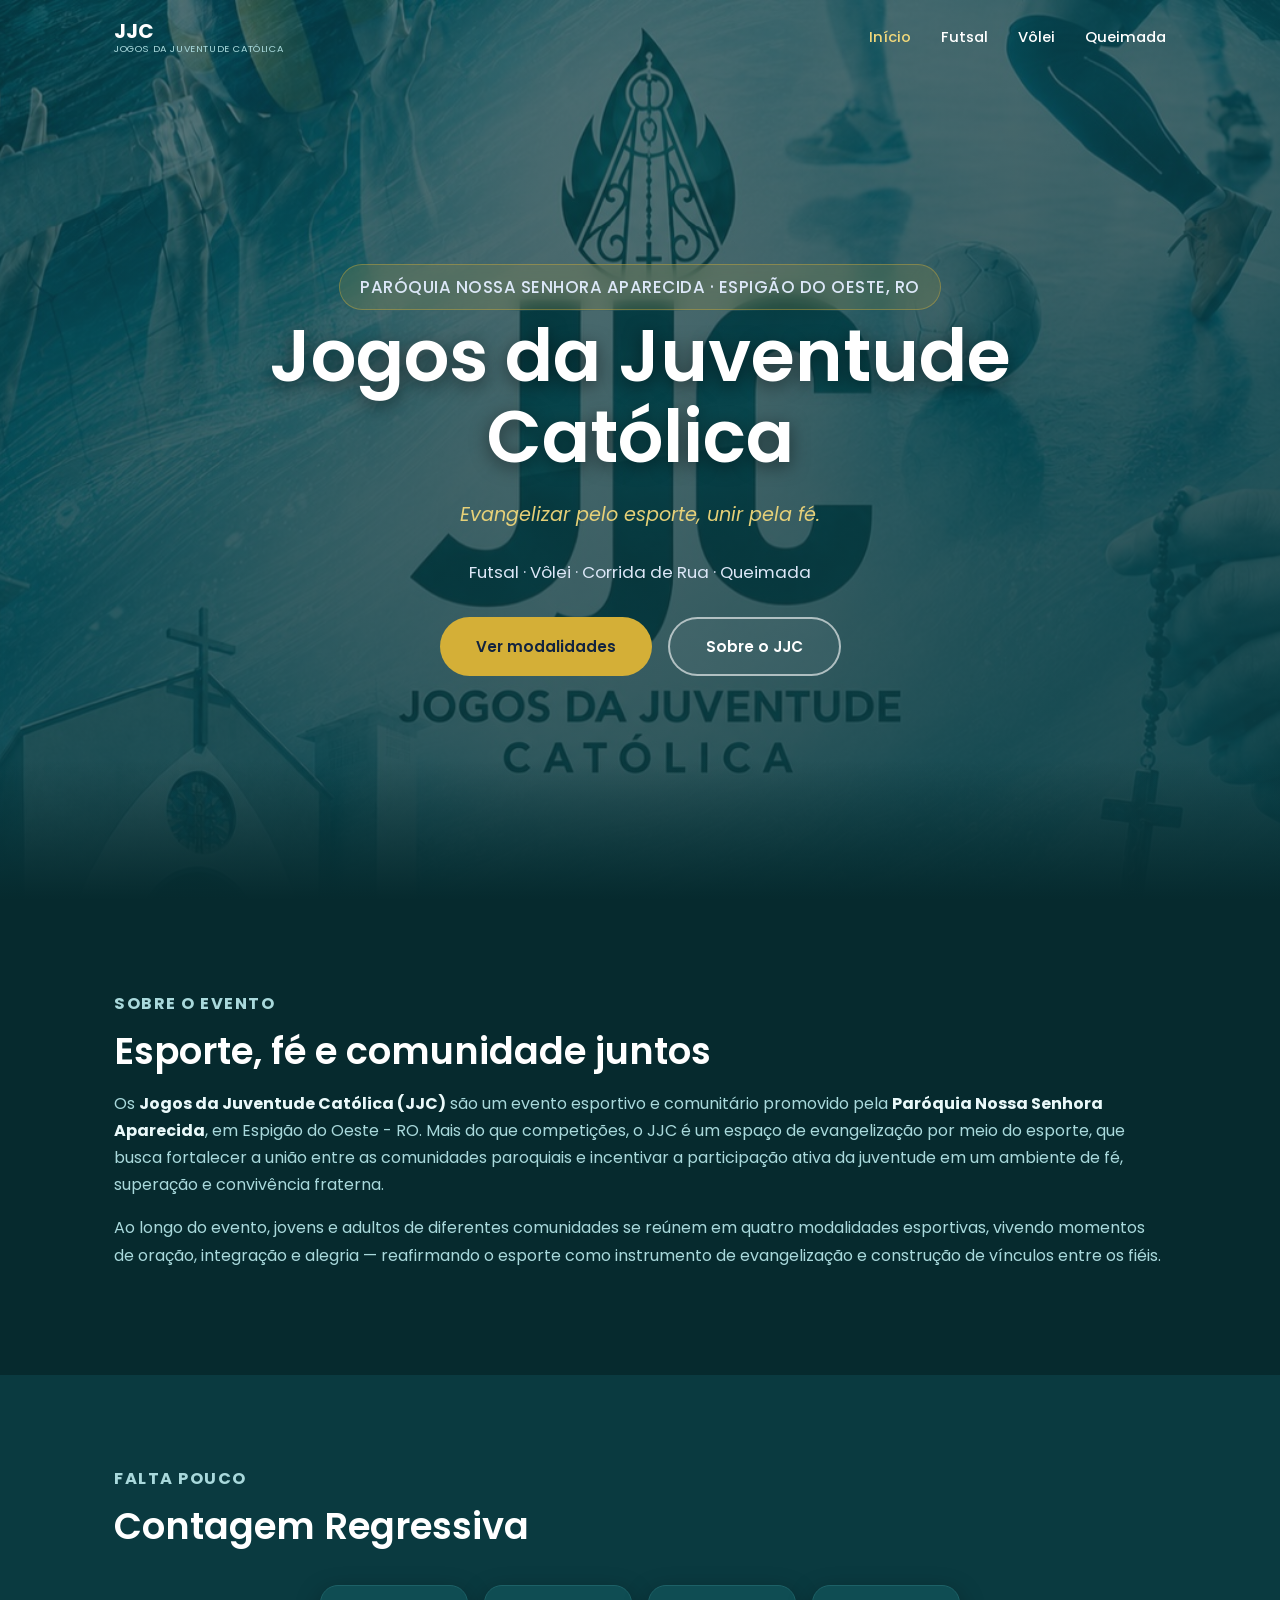
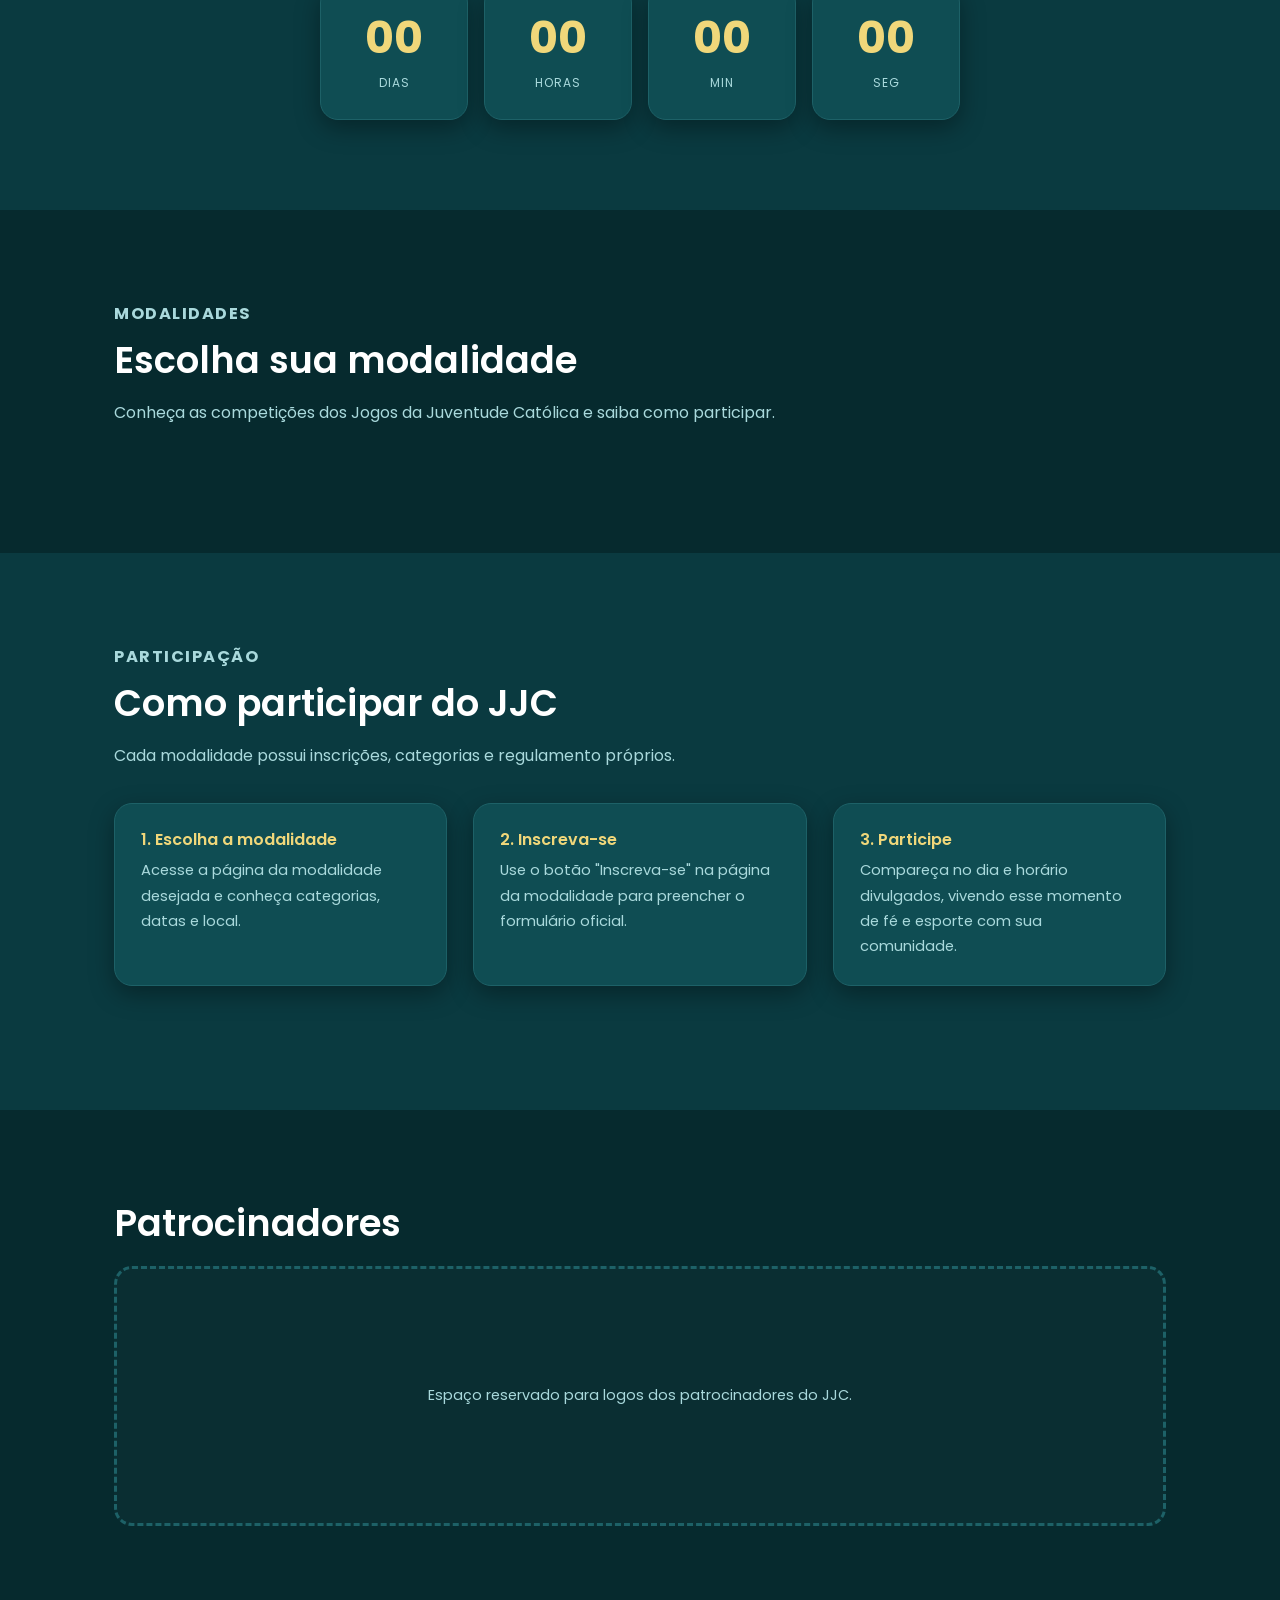
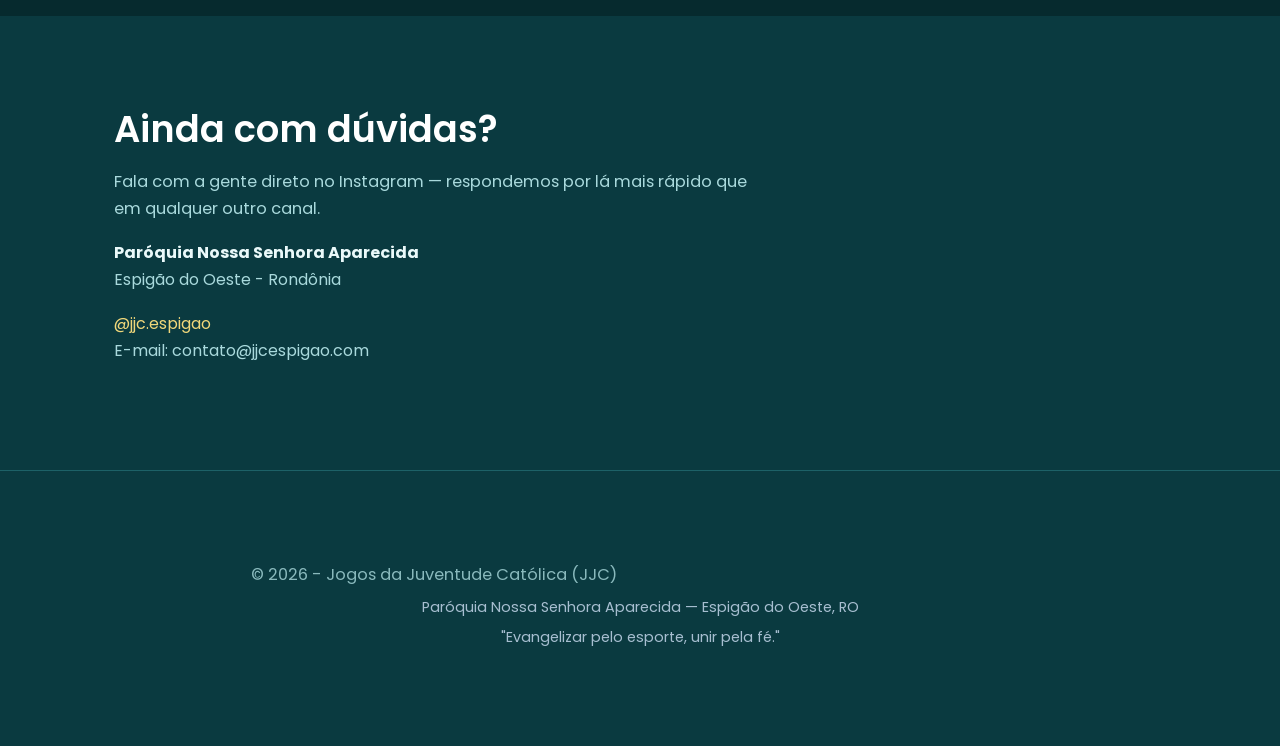
==== index.html @ 30cb6557 "index fr" ====
<!DOCTYPE html>
<html lang="pt-BR">

<head>
    <meta charset="UTF-8">
    <meta name="viewport" content="width=device-width, initial-scale=1.0">
    <title>Jogos da Juventude Católica (JJC) · Paróquia Nossa Senhora Aparecida</title>
    <meta name="description"
        content="Jogos da Juventude Católica (JJC) — evento esportivo e comunitário da Paróquia Nossa Senhora Aparecida em Espigão do Oeste, RO. Futsal, Vôlei, Corrida de Rua e Queimada.">

    <link rel="stylesheet" href="css/style.css">
    <link rel="preconnect" href="https://fonts.googleapis.com">
    <link href="https://fonts.googleapis.com/css2?family=Poppins:wght@300;400;500;600;700&display=swap"
        rel="stylesheet">
</head>

<body>

    <div class="cc-root">

        <!-- NAVEGAÇÃO -->
        <nav class="jjc-nav" id="siteNav">
            <div class="cc-wrap jjc-nav-inner">
                <a href="index.html" class="jjc-logo">JJC <span>Jogos da Juventude Católica</span></a>
                <button class="jjc-nav-toggle" id="navToggle" aria-label="Abrir menu" aria-expanded="false">
                    <span></span><span></span><span></span>
                </button>
                <ul class="jjc-nav-links" id="navLinks">
                    <li><a href="index.html">Início</a></li>
                    <li><a href="futsal.html">Futsal</a></li>
                    <li><a href="volei.html">Vôlei</a></li>
                    <li><a href="queimada.html">Queimada</a></li>
                </ul>
            </div>
        </nav>

        <!-- HERO -->
        <header class="cc-hero">
            <div class="cc-hero-img"
               style="background-image:url('../img/logo.jpeg')"></div>
            <div class="cc-wrap">

                <p class="cc-tag">Paróquia Nossa Senhora Aparecida · Espigão do Oeste, RO</p>

                <h1>Jogos da Juventude Católica</h1>

                <p class="cc-versiculo">
                    Evangelizar pelo esporte, unir pela fé.
                </p>

                <p>
                    Futsal · Vôlei · Corrida de Rua · Queimada
                </p>

                <div class="cc-hero-actions">
                    <a href="#modalidades" class="cc-btn cc-btn-primary">Ver modalidades</a>
                    <a href="#sobre" class="cc-btn cc-btn-ghost">Sobre o JJC</a>
                </div>

            </div>
        </header>
        

        <main>

            <!-- SOBRE -->
            <section id="sobre" class="cc-section">
                <div class="cc-wrap">

                    <p class="cc-eyebrow">Sobre o evento</p>
                    <h2>Esporte, fé e comunidade juntos</h2>

                    <p>
                        Os <strong>Jogos da Juventude Católica (JJC)</strong> são um evento esportivo e comunitário
                        promovido pela <strong>Paróquia Nossa Senhora Aparecida</strong>, em Espigão do Oeste - RO.
                        Mais do que competições, o JJC é um espaço de evangelização por meio do esporte, que busca
                        fortalecer a união entre as comunidades paroquiais e incentivar a participação ativa da
                        juventude em um ambiente de fé, superação e convivência fraterna.
                    </p>

                    <p>
                        Ao longo do evento, jovens e adultos de diferentes comunidades se reúnem em quatro
                        modalidades esportivas, vivendo momentos de oração, integração e alegria — reafirmando o
                        esporte como instrumento de evangelização e construção de vínculos entre os fiéis.
                    </p>

                </div>
            </section>
            <section class="cc-section">
                <div class="cc-wrap">
                    <p class="cc-eyebrow">Falta pouco</p>
                    <h2>Contagem Regressiva</h2>

                    <div id="contador" data-contador data-alvo="2026-11-22T06:00:00-04:00">
                        <div class="contador-item">
                            <h3 data-cd-dias>00</h3>
                            <span>dias</span>
                        </div>
                        <div class="contador-item">
                            <h3 data-cd-horas>00</h3>
                            <span>horas</span>
                        </div>
                        <div class="contador-item">
                            <h3 data-cd-min>00</h3>
                            <span>min</span>
                        </div>
                        <div class="contador-item">
                            <h3 data-cd-seg>00</h3>
                            <span>seg</span>
                        </div>
                    </div>
                </div>
            </section>

            <!-- MODALIDADES -->
            <section id="modalidades" class="cc-section">
                <div class="cc-wrap">

                    <p class="cc-eyebrow">Modalidades</p>
                    <h2>Escolha sua modalidade</h2>
                    <p>Conheça as competições dos Jogos da Juventude Católica e saiba como participar.</p>

                    <!-- Preenchido dinamicamente por script.js a partir de data.js -->
                    <div class="jjc-modalidades-grid" data-modalidades></div>

                </div>
            </section>

            <!-- COMO PARTICIPAR -->
            <section class="cc-section">
                <div class="cc-wrap">

                    <p class="cc-eyebrow">Participação</p>
                    <h2>Como participar do JJC</h2>
                    <p>Cada modalidade possui inscrições, categorias e regulamento próprios.</p>

                    <div class="cc-info-grid">
                        <div>
                            <h4>1. Escolha a modalidade</h4>
                            <p>Acesse a página da modalidade desejada e conheça categorias, datas e local.</p>
                        </div>
                        <div>
                            <h4>2. Inscreva-se</h4>
                            <p>Use o botão "Inscreva-se" na página da modalidade para preencher o formulário
                                oficial.</p>
                        </div>
                        <div>
                            <h4>3. Participe</h4>
                            <p>Compareça no dia e horário divulgados, vivendo esse momento de fé e esporte com sua
                                comunidade.</p>
                        </div>
                    </div>

                </div>
            </section>

            <!-- PATROCINADORES -->
            <section class="cc-section">
                <div class="cc-wrap">
                    <h2>Patrocinadores</h2>
                    <div class="cc-placeholder">
                        Espaço reservado para logos dos patrocinadores do JJC.
                    </div>
                </div>
            </section>

            <!-- CONTATO -->
            <section class="cc-section">
                <div class="cc-wrap">

                    <h2>Ainda com dúvidas?</h2>
                    <p>Fala com a gente direto no Instagram — respondemos por lá mais rápido que em qualquer outro
                        canal.</p>

                    <p>
                        <strong>Paróquia Nossa Senhora Aparecida</strong><br>
                        Espigão do Oeste - Rondônia
                    </p>

                    <p>
                        <a href="https://instagram.com/jjc.espigao" target="_blank" rel="noopener">@jjc.espigao</a><br>
                        E-mail: contato@jjcespigao.com
                    </p>

                </div>
            </section>

        </main>

        <!-- RODAPÉ -->
        <footer class="cc-section">
            <div class="cc-wrap">
                <p>© 2026 - Jogos da Juventude Católica (JJC)</p>
                <p>Paróquia Nossa Senhora Aparecida — Espigão do Oeste, RO</p>
                <p>"Evangelizar pelo esporte, unir pela fé."</p>
            </div>
        </footer>

    </div>

    <script src="js/data.js"></script>
<script src="js/script.js"></script>
</body>

</html>
---- css/style.css ----
/* ============================================
   1ª Corrida Católica — style.css (tema escuro)
   ============================================ */

:root{

    --primary:#0E8C93;        /* teal principal */
    --primary-light:#3FB6BE;
    --primary-dark:#053A3F;

    --secondary:#D4AF37;      /* mantém o dourado como contraste */
    --secondary-light:#F0D77A;

    --bg:#062A2E;              /* fundo — teal bem escuro */
    --bg-alt:#0A3A40;
    --surface:#0F4D53;
    --surface-hover:#125D64;

    --text:#EAF9FA;
    --text-muted:#A9D9DC;
    --border:#1D6167;

    --radius:18px;
    --radius-sm:12px;

    --shadow:0 8px 25px rgba(0,0,0,.35);
    --shadow-hover:0 18px 45px rgba(0,0,0,.5);

    --transition:.35s ease;

    --max-width:1100px;
}

*{
    box-sizing:border-box;
}

body{
    margin:0;
    font-family:"Poppins",sans-serif;
    background:var(--bg);
    color:var(--text);
    line-height:1.7;
    overflow-x:hidden;
    font-size:16px;
}

h1,h2,h3,h4{
    margin:0 0 .5em;
    font-weight:600;
    line-height:1.25;
    color:var(--text);
}

p{
    margin:0 0 1em;
    color:var(--text-muted);
}

a{
    color:var(--secondary-light);
    text-decoration:none;
    transition:var(--transition);
}

a:hover{
    color:var(--secondary);
}

ul,ol{
    margin:0;
    padding-left:1.2em;
}

strong{
    color:var(--text);
}

.cc-wrap{
    max-width:var(--max-width);
    margin:0 auto;
    padding:0 24px;
}

/* ============================================
   HERO
   ============================================ */

.cc-hero{
    position:relative;
    min-height:100vh;
    display:flex;
    justify-content:center;
    align-items:center;
    text-align:center;
    color:white;
    padding:120px 0 80px;

   background:
        linear-gradient(160deg, rgba(6,42,46,.55), rgba(10,58,64,.85)),
        url(img/hero.jpg) center/cover;
}

.cc-hero::after{
    content:"";
    position:absolute;
    bottom:0;
    left:0;
    width:100%;
    height:140px;
    background:linear-gradient(to top,var(--bg),transparent);
}

.cc-hero .cc-wrap{
    position:relative;
    z-index:2;
}

.cc-tag{
    display:inline-block;
    padding:8px 20px;
    background:rgba(212,175,55,.14);
    border:1px solid rgba(212,175,55,.4);
    border-radius:50px;
    margin-bottom:22px;
    backdrop-filter:blur(10px);
    font-size:.85rem;
    letter-spacing:.5px;
    text-transform:uppercase;
    font-weight:500;
    color:var(--secondary-light);
}

.cc-hero h1{
    font-size:clamp(2.2rem,6vw,4.5rem);
    line-height:1.12;
    margin-bottom:22px;
    color:white;
    text-shadow:0 4px 18px rgba(0,0,0,.5);
}

.cc-versiculo{
    font-style:italic;
    font-size:clamp(1rem,2vw,1.2rem);
    max-width:520px;
    margin:0 auto 26px;
    color:var(--secondary-light);
    opacity:.95;
}

.cc-hero > .cc-wrap > p:not(.cc-versiculo){
    font-size:1.05rem;
    margin-bottom:6px;
    color:#DCE7F7;
}

.cc-hero-actions{
    display:flex;
    gap:16px;
    justify-content:center;
    flex-wrap:wrap;
    margin-top:30px;
}

.cc-btn{
    display:inline-flex;
    align-items:center;
    justify-content:center;
    padding:15px 36px;
    border-radius:50px;
    text-decoration:none;
    font-weight:600;
    font-size:.95rem;
    transition:var(--transition);
    cursor:pointer;
    border:none;
}

.cc-btn-primary{
    background:var(--secondary);
    color:#12233F;
}

.cc-btn-primary:hover{
    transform:translateY(-4px);
    box-shadow:0 12px 30px rgba(212,175,55,.35);
    background:var(--secondary-light);
}

.cc-btn-ghost{
    color:white;
    border:2px solid rgba(255,255,255,.6);
    background:rgba(255,255,255,.05);
}

.cc-btn-ghost:hover{
    background:white;
    color:var(--primary-dark);
    transform:translateY(-4px);
}

/* ============================================
   SECTIONS — GENERAL
   ============================================ */

.cc-section{
    padding:90px 0;
    animation:fadeUp .8s ease;
}

.cc-section:nth-child(odd){
    background:var(--bg);
}

.cc-section:nth-child(even){
    background:var(--bg-alt);
}

.cc-eyebrow{
    display:inline-block;
    text-transform:uppercase;
    letter-spacing:1.5px;
    font-size:.8rem;
    font-weight:700;
    color:var(--secondary);
    margin-bottom:10px;
}

.cc-section h2{
    font-size:clamp(1.7rem,3.5vw,2.3rem);
    margin-bottom:16px;
    color:white;
    position:relative;
}

.cc-section > .cc-wrap > p:first-of-type,
.cc-section > .cc-wrap > p.cc-lead{
    color:var(--text-muted);
    max-width:640px;
    font-size:1.02rem;
}

/* ============================================
   COUNTDOWN
   ============================================ */

#contador{
    display:grid;
    grid-template-columns:repeat(4,1fr);
    gap:16px;
    max-width:640px;
    margin:36px auto 0;
}

.contador-item{
    background:var(--surface);
    border:1px solid var(--border);
    border-radius:var(--radius);
    padding:24px 10px;
    text-align:center;
    box-shadow:var(--shadow);
    transition:var(--transition);
}

.contador-item:hover{
    transform:translateY(-4px);
    box-shadow:var(--shadow-hover);
    border-color:var(--secondary);
}

.contador-item h3{
    font-size:clamp(1.8rem,5vw,2.8rem);
    color:var(--secondary-light);
    margin-bottom:2px;
    font-weight:700;
}

.contador-item span{
    text-transform:uppercase;
    letter-spacing:1px;
    color:var(--text-muted);
    font-size:.75rem;
}

/* ============================================
   CARDS (modalidades, retirada de kit, percurso)
   ============================================ */

.cc-cards{
    display:grid;
    grid-template-columns:repeat(auto-fit,minmax(230px,1fr));
    gap:24px;
    margin-top:34px;
}

.cc-card{
    background:var(--surface);
    padding:36px 30px;
    border-radius:var(--radius);
    box-shadow:var(--shadow);
    border:1px solid var(--border);
    transition:var(--transition);
}

.cc-card:hover{
    transform:translateY(-8px);
    box-shadow:var(--shadow-hover);
    border-color:var(--secondary);
    background:var(--surface-hover);
}

.cc-card h3{
    color:var(--text-muted);
    font-size:1rem;
    text-transform:uppercase;
    letter-spacing:.5px;
    font-weight:600;
    margin-bottom:4px;
}

.cc-card > h2{
    color:var(--secondary-light);
    font-size:2.4rem;
    margin-bottom:12px;
}

.cc-card p{
    color:var(--text-muted);
    font-size:.95rem;
    margin-bottom:0;
}

.cc-card-time{
    display:inline-block;
    font-size:.75rem;
    font-weight:700;
    letter-spacing:.5px;
    color:var(--primary-light);
    background:rgba(30,111,217,.15);
    padding:5px 14px;
    border-radius:50px;
    margin-bottom:16px;
}

.cc-cards-kit .cc-card{
    text-align:center;
}

/* ============================================
   PROGRAMAÇÃO — timeline
   ============================================ */

.cc-schedule-list{
    list-style:none;
    padding:0;
    margin:34px 0 0;
}

.cc-schedule-list li{
    display:flex;
    align-items:center;
    gap:20px;
    background:var(--surface);
    padding:18px 24px;
    margin-bottom:12px;
    border-radius:15px;
    border-left:6px solid var(--secondary);
    box-shadow:var(--shadow);
    transition:var(--transition);
    color:var(--text);
}

.cc-schedule-list li:hover{
    transform:translateX(8px);
    box-shadow:var(--shadow-hover);
    background:var(--surface-hover);
}

.cc-time{
    font-weight:700;
    color:var(--secondary-light);
    min-width:66px;
    font-size:.95rem;
}

.cc-note{
    background:rgba(212,175,55,.1);
    border-left:4px solid var(--secondary);
    padding:16px 20px;
    border-radius:var(--radius-sm);
    font-size:.92rem;
    margin-top:26px;
    color:var(--text-muted);
}

.cc-note strong{
    color:var(--secondary-light);
}

/* ============================================
   KIT ITEMS
   ============================================ */

.cc-kit-items{
    display:flex;
    flex-wrap:wrap;
    gap:12px;
    list-style:none;
    padding:0;
    margin:24px 0;
}

.cc-kit-items li{
    background:var(--surface);
    border:1px solid var(--border);
    padding:10px 20px;
    border-radius:50px;
    box-shadow:var(--shadow);
    font-size:.9rem;
    font-weight:500;
    color:var(--text);
}

/* ============================================
   INFO GRID (largada)
   ============================================ */

.cc-info-grid{
    display:grid;
    grid-template-columns:repeat(auto-fit,minmax(220px,1fr));
    gap:26px;
    margin:34px 0;
}

.cc-info-grid > div{
    background:var(--surface);
    border:1px solid var(--border);
    padding:26px;
    border-radius:var(--radius);
    box-shadow:var(--shadow);
}

.cc-info-grid h4{
    color:var(--secondary-light);
    margin-bottom:8px;
    font-size:1rem;
}

.cc-info-grid p{
    color:var(--text-muted);
    font-size:.92rem;
    margin-bottom:0;
}

/* ============================================
   PLACEHOLDERS (mapas, altimetria etc.)
   ============================================ */

.cc-placeholder{
    height:260px;
    border:3px dashed var(--border);
    border-radius:var(--radius);
    display:flex;
    align-items:center;
    justify-content:center;
    color:var(--text-muted);
    background:rgba(255,255,255,.02);
    margin-top:20px;
    font-size:.9rem;
    text-align:center;
    padding:20px;
}

.cc-placeholder-map{
    height:180px;
    margin-top:0;
    margin-bottom:18px;
}

/* ============================================
   PATROCINADORES
   ============================================ */

.cc-patrocinadores{
    display:grid;
    grid-template-columns:repeat(auto-fit,minmax(160px,1fr));
    gap:30px;
    margin-top:30px;
}

.cc-logo{
    background:var(--surface);
    border:1px solid var(--border);
    border-radius:var(--radius-sm);
    box-shadow:var(--shadow);
    padding:20px;
    display:flex;
    align-items:center;
    justify-content:center;
    transition:var(--transition);
    cursor:pointer;
}

.cc-logo:hover{
    transform:scale(1.05);
    box-shadow:var(--shadow-hover);
    border-color:var(--secondary);
}

/* ============================================
   FAQ
   ============================================ */

details{
    border-radius:15px;
    background:var(--surface);
    border:1px solid var(--border);
    box-shadow:var(--shadow);
    margin-bottom:16px;
    padding:20px 24px;
    transition:var(--transition);
}

details[open]{
    box-shadow:var(--shadow-hover);
    border-color:var(--secondary);
}

details:hover{
    box-shadow:var(--shadow-hover);
}

summary{
    font-size:1.02rem;
    font-weight:600;
    color:var(--text);
    cursor:pointer;
    list-style:none;
    display:flex;
    justify-content:space-between;
    align-items:center;
}

summary::-webkit-details-marker{
    display:none;
}

summary::after{
    content:"+";
    font-size:1.4rem;
    color:var(--secondary);
    transition:var(--transition);
    margin-left:12px;
}

details[open] summary::after{
    transform:rotate(45deg);
}

details p{
    margin-top:14px;
    color:var(--text-muted);
    font-size:.95rem;
}

/* ============================================
   FOOTER
   ============================================ */

footer{
    background:var(--primary-dark);
    color:white;
    text-align:center;
    padding:70px 20px;
    border-top:1px solid var(--border);
}

footer p{
    opacity:.8;
    margin-bottom:6px;
    font-size:.9rem;
    color:#CFE0F5;
}

/* ============================================
   ANIMATIONS
   ============================================ */

@keyframes fadeUp{
    from{
        opacity:0;
        transform:translateY(40px);
    }
    to{
        opacity:1;
        transform:translateY(0);
    }
}

/* ============================================
   RESPONSIVE — TABLET
   ============================================ */

@media (max-width:900px){

    .cc-wrap{
        padding:0 20px;
    }

    .cc-section{
        padding:70px 0;
    }

    #contador{
        max-width:460px;
    }

}

/* ============================================
   RESPONSIVE — MOBILE
   ============================================ */

@media (max-width:600px){

    .cc-hero{
    min-height:80vh;
    padding:110px 0 50px;
}

.cc-hero.jjc-hero-modalidade{
    min-height:64vh;
    padding:100px 0 40px;
}

.cc-tag{
    font-size:.72rem;
    padding:6px 16px;
    margin-bottom:16px;
}

.cc-hero h1{
    font-size:1.9rem;
    margin-bottom:14px;
}

.cc-versiculo{
    font-size:.88rem;
    margin-bottom:18px;
}

.cc-hero > .cc-wrap > p:not(.cc-versiculo){
    font-size:.92rem;
}

}

/* ============================================
   RESPONSIVE — SMALL PHONES
   ============================================ */

@media (max-width:380px){

    .cc-hero h1{
        font-size:1.8rem;
    }

    #contador{
        gap:8px;
    }

    .contador-item h3{
        font-size:1.35rem;
    }

}

/* ==================================================================
   PORTAL JJC — COMPONENTES ADICIONAIS
   ==================================================================
   A partir daqui: navegação, home do portal, páginas de modalidade,
   equipes, galeria e demais componentes novos do portal JJC.
   Reutilizam sempre as variáveis de cor/tipografia definidas no
   topo deste arquivo para manter 100% de identidade visual.
   ================================================================== */

/* ---------------- NAVEGAÇÃO ---------------- */

.jjc-nav{
    position:fixed;
    top:0;
    left:0;
    width:100%;
    z-index:1000;
    padding:20px 0;
    background:transparent;
    transition:var(--transition);
}

.jjc-nav.scrolled{
    padding:12px 0;
    background:rgba(6,42,46,.92);
    backdrop-filter:blur(10px);
    box-shadow:var(--shadow);
    border-bottom:1px solid var(--border);
}

.jjc-nav-inner{
    display:flex;
    align-items:center;
    justify-content:space-between;
}

.jjc-logo{
    display:flex;
    flex-direction:column;
    line-height:1.15;
    font-weight:700;
    font-size:1.25rem;
    color:white;
}

.jjc-logo span{
    font-size:.6rem;
    font-weight:400;
    text-transform:uppercase;
    letter-spacing:.6px;
    color:var(--text-muted);
}

.jjc-logo:hover{
    color:var(--secondary-light);
}

.jjc-nav-links{
    display:flex;
    align-items:center;
    gap:30px;
    list-style:none;
    margin:0;
    padding:0;
}

.jjc-nav-links a{
    color:white;
    font-weight:500;
    font-size:.92rem;
}

.jjc-nav-links a.active,
.jjc-nav-links a:hover{
    color:var(--secondary-light);
}

.jjc-nav-toggle{
    display:none;
    flex-direction:column;
    justify-content:center;
    gap:5px;
    width:34px;
    height:34px;
    background:none;
    border:none;
    cursor:pointer;
    padding:6px;
    position:relative;
    z-index:1002;
}

.jjc-nav-toggle span{
    display:block;
    width:100%;
    height:2px;
    background:white;
    border-radius:2px;
    transition:var(--transition);
}

.jjc-nav-toggle.open span:nth-child(1){ transform:translateY(7px) rotate(45deg); }
.jjc-nav-toggle.open span:nth-child(2){ opacity:0; }
.jjc-nav-toggle.open span:nth-child(3){ transform:translateY(-7px) rotate(-45deg); }

/* Compensa a altura do menu fixo no topo de cada página */
.jjc-page-offset{
    padding-top:88px;
}

/* ---------------- HERO PADRÃO (páginas internas) ---------------- */

.cc-hero.jjc-hero-modalidade{
    min-height:100vh;
}

.cc-hero-img{
    position:absolute;
    inset:0;
    background-size:cover;
    background-position:center;
    z-index:0;
}

.cc-hero-img::after{
    content:"";
    position:absolute;
    inset:0;
    background:linear-gradient(160deg, rgba(6,42,46,.6), rgba(10,58,64,.9));
}

/* ---------------- CARDS DE MODALIDADES (HOME) ---------------- */

.jjc-modalidades-grid{
    display:grid;
    grid-template-columns:repeat(auto-fit,minmax(250px,1fr));
    gap:28px;
    margin-top:36px;
}

.jjc-modalidade-card{
    display:flex;
    flex-direction:column;
    background:var(--surface);
    border:1px solid var(--border);
    border-radius:var(--radius);
    overflow:hidden;
    box-shadow:var(--shadow);
    transition:var(--transition);
}

.jjc-modalidade-card:hover{
    transform:translateY(-8px);
    box-shadow:var(--shadow-hover);
    border-color:var(--secondary);
}

.jjc-modalidade-img{
    height:190px;
    background-size:cover;
    background-position:center;
    background-color:var(--bg-alt);
}

.jjc-modalidade-body{
    display:flex;
    flex-direction:column;
    gap:12px;
    flex:1;
    padding:26px;
}

.jjc-modalidade-body h3{
    color:white;
    font-size:1.3rem;
    margin:0;
}

.jjc-modalidade-body p{
    flex:1;
    margin:0;
    color:var(--text-muted);
    font-size:.94rem;
}

.jjc-modalidade-body .cc-btn{
    align-self:flex-start;
    padding:11px 26px;
    font-size:.85rem;
}

/* ---------------- INFO GERAIS (grid de ícones) ---------------- */

.jjc-info-cards{
    display:grid;
    grid-template-columns:repeat(auto-fit,minmax(200px,1fr));
    gap:22px;
    margin-top:34px;
}

.jjc-info-card{
    background:var(--surface);
    border:1px solid var(--border);
    border-radius:var(--radius);
    padding:24px;
    box-shadow:var(--shadow);
    transition:var(--transition);
}

.jjc-info-card:hover{
    border-color:var(--secondary);
    transform:translateY(-4px);
}

.jjc-info-card .cc-eyebrow{
    margin-bottom:8px;
}

.jjc-info-card p{
    margin:0;
    color:var(--text);
    font-weight:500;
}

/* ---------------- CATEGORIAS ---------------- */

.jjc-categorias-lista{
    list-style:none;
    padding:0;
    margin:34px 0 0;
    display:flex;
    flex-wrap:wrap;
    gap:14px;
}

.jjc-categorias-lista li{
    background:var(--surface);
    border:1px solid var(--border);
    padding:14px 24px;
    border-radius:50px;
    box-shadow:var(--shadow);
    font-weight:600;
    color:var(--text);
    transition:var(--transition);
}

.jjc-categorias-lista li:hover{
    border-color:var(--secondary);
    background:var(--surface-hover);
    transform:translateY(-3px);
}

/* ---------------- EQUIPES PARTICIPANTES ---------------- */

.jjc-teams-grid{
    display:grid;
    grid-template-columns:repeat(auto-fit,minmax(240px,1fr));
    gap:24px;
    margin-top:34px;
}

.jjc-team-card{
    background:var(--surface);
    border:1px solid var(--border);
    border-radius:var(--radius);
    padding:28px;
    box-shadow:var(--shadow);
    transition:var(--transition);
    display:flex;
    flex-direction:column;
    gap:14px;
}

.jjc-team-card:hover{
    transform:translateY(-6px);
    box-shadow:var(--shadow-hover);
    border-color:var(--secondary);
}

.jjc-team-card h3{
    margin:0;
    color:white;
    font-size:1.15rem;
}

.jjc-team-comunidade{
    margin:0;
    color:var(--secondary-light);
    font-size:.85rem;
    font-weight:600;
    text-transform:uppercase;
    letter-spacing:.4px;
}

.jjc-team-meta{
    list-style:none;
    margin:0;
    padding:0;
    display:flex;
    flex-direction:column;
    gap:4px;
    font-size:.9rem;
    color:var(--text-muted);
}

.jjc-team-meta strong{
    color:var(--text);
}

.jjc-team-card .cc-btn{
    align-self:flex-start;
    padding:10px 24px;
    font-size:.82rem;
    margin-top:4px;
}

/* ---------------- PÁGINA DA EQUIPE ---------------- */

.jjc-equipe-header{
    display:grid;
    grid-template-columns:200px 1fr;
    gap:40px;
    align-items:center;
    margin-top:20px;
}

.jjc-equipe-escudo{
    width:180px;
    height:180px;
    border-radius:50%;
    object-fit:cover;
    border:4px solid var(--secondary);
    box-shadow:var(--shadow);
    background:var(--surface);
}

.jjc-equipe-foto-wrap{
    margin-top:34px;
    border-radius:var(--radius);
    overflow:hidden;
    box-shadow:var(--shadow);
    border:1px solid var(--border);
}

.jjc-equipe-foto-wrap img{
    display:block;
    width:100%;
    height:auto;
    max-height:420px;
    object-fit:cover;
}

.jjc-equipe-meta{
    display:grid;
    grid-template-columns:repeat(auto-fit,minmax(180px,1fr));
    gap:20px;
    margin:30px 0;
}

.jjc-equipe-meta div{
    background:var(--surface);
    border:1px solid var(--border);
    border-radius:var(--radius-sm);
    padding:18px 20px;
}

.jjc-equipe-meta h4{
    margin:0 0 4px;
    color:var(--secondary-light);
    font-size:.8rem;
    text-transform:uppercase;
    letter-spacing:.5px;
}

.jjc-equipe-meta p{
    margin:0;
    color:var(--text);
    font-weight:500;
}

.jjc-roster-table{
    width:100%;
    border-collapse:collapse;
    margin-top:20px;
    background:var(--surface);
    border-radius:var(--radius);
    overflow:hidden;
    box-shadow:var(--shadow);
}

.jjc-roster-table thead{
    background:var(--primary-dark);
}

.jjc-roster-table th{
    text-align:left;
    padding:14px 20px;
    font-size:.78rem;
    text-transform:uppercase;
    letter-spacing:.5px;
    color:var(--secondary-light);
}

.jjc-roster-table td{
    padding:14px 20px;
    border-top:1px solid var(--border);
    color:var(--text-muted);
    font-size:.92rem;
}

.jjc-roster-table tr:hover td{
    background:var(--surface-hover);
    color:var(--text);
}

.jjc-back-link{
    display:inline-flex;
    align-items:center;
    gap:6px;
    margin-bottom:24px;
    font-weight:600;
    font-size:.9rem;
}

/* ---------------- GALERIA ---------------- */

.jjc-galeria-grid{
    display:grid;
    grid-template-columns:repeat(auto-fit,minmax(180px,1fr));
    gap:16px;
    margin-top:34px;
}

.jjc-galeria-grid .cc-placeholder{
    height:160px;
    margin:0;
}

/* ---------------- PREMIAÇÃO EXTRA ---------------- */

.jjc-premiacao-grid{
    display:grid;
    grid-template-columns:repeat(auto-fit,minmax(220px,1fr));
    gap:24px;
    margin-top:30px;
}

.jjc-premiacao-grid > div{
    background:var(--surface);
    border:1px solid var(--border);
    border-radius:var(--radius);
    padding:26px;
    box-shadow:var(--shadow);
}

.jjc-premiacao-grid h3{
    color:var(--secondary-light);
    font-size:1rem;
    margin-bottom:10px;
}

/* ---------------- RESPONSIVO — PORTAL JJC ---------------- */

@media (max-width:900px){

    .jjc-nav-toggle{
        display:flex;
    }

    .jjc-nav-links{
    position:fixed;
    top:0;
    right:0;
    height:100vh;
    width:min(78vw,320px);
    background:var(--primary-dark);
    flex-direction:column;
    justify-content:center;
    align-items:flex-start;
    gap:28px;
    padding:40px;
    transform:translateX(100%);
    transition:var(--transition);
    box-shadow:var(--shadow-hover);
    z-index:1001;
}

    .jjc-nav-links.open{
        transform:translateX(0);
    }

    .jjc-nav-links a{
        font-size:1.1rem;
    }

    .jjc-equipe-header{
        grid-template-columns:1fr;
        text-align:center;
        gap:20px;
    }

    .jjc-equipe-escudo{
        margin:0 auto;
    }

}

@media (max-width:600px){

    .jjc-page-offset{
        padding-top:76px;
    }

    .jjc-roster-table{
        display:block;
        overflow-x:auto;
        white-space:nowrap;
    }

}
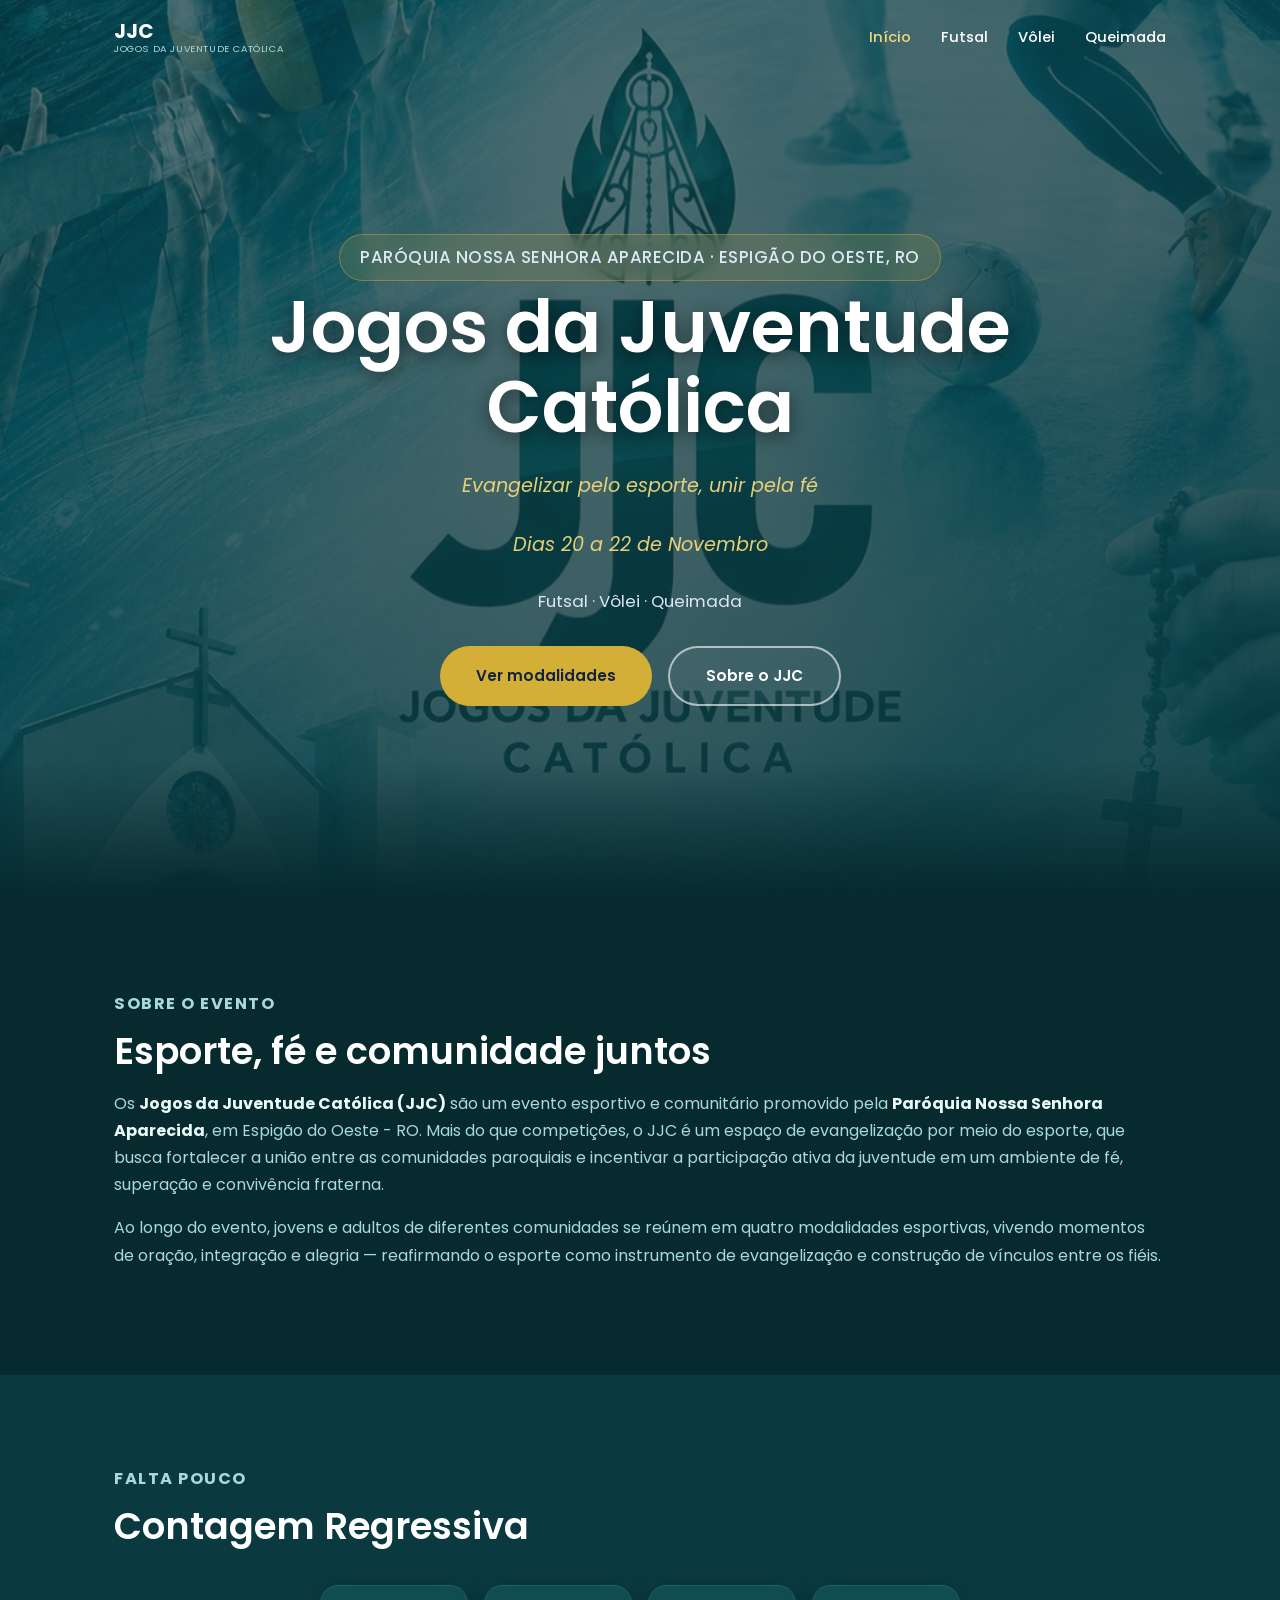
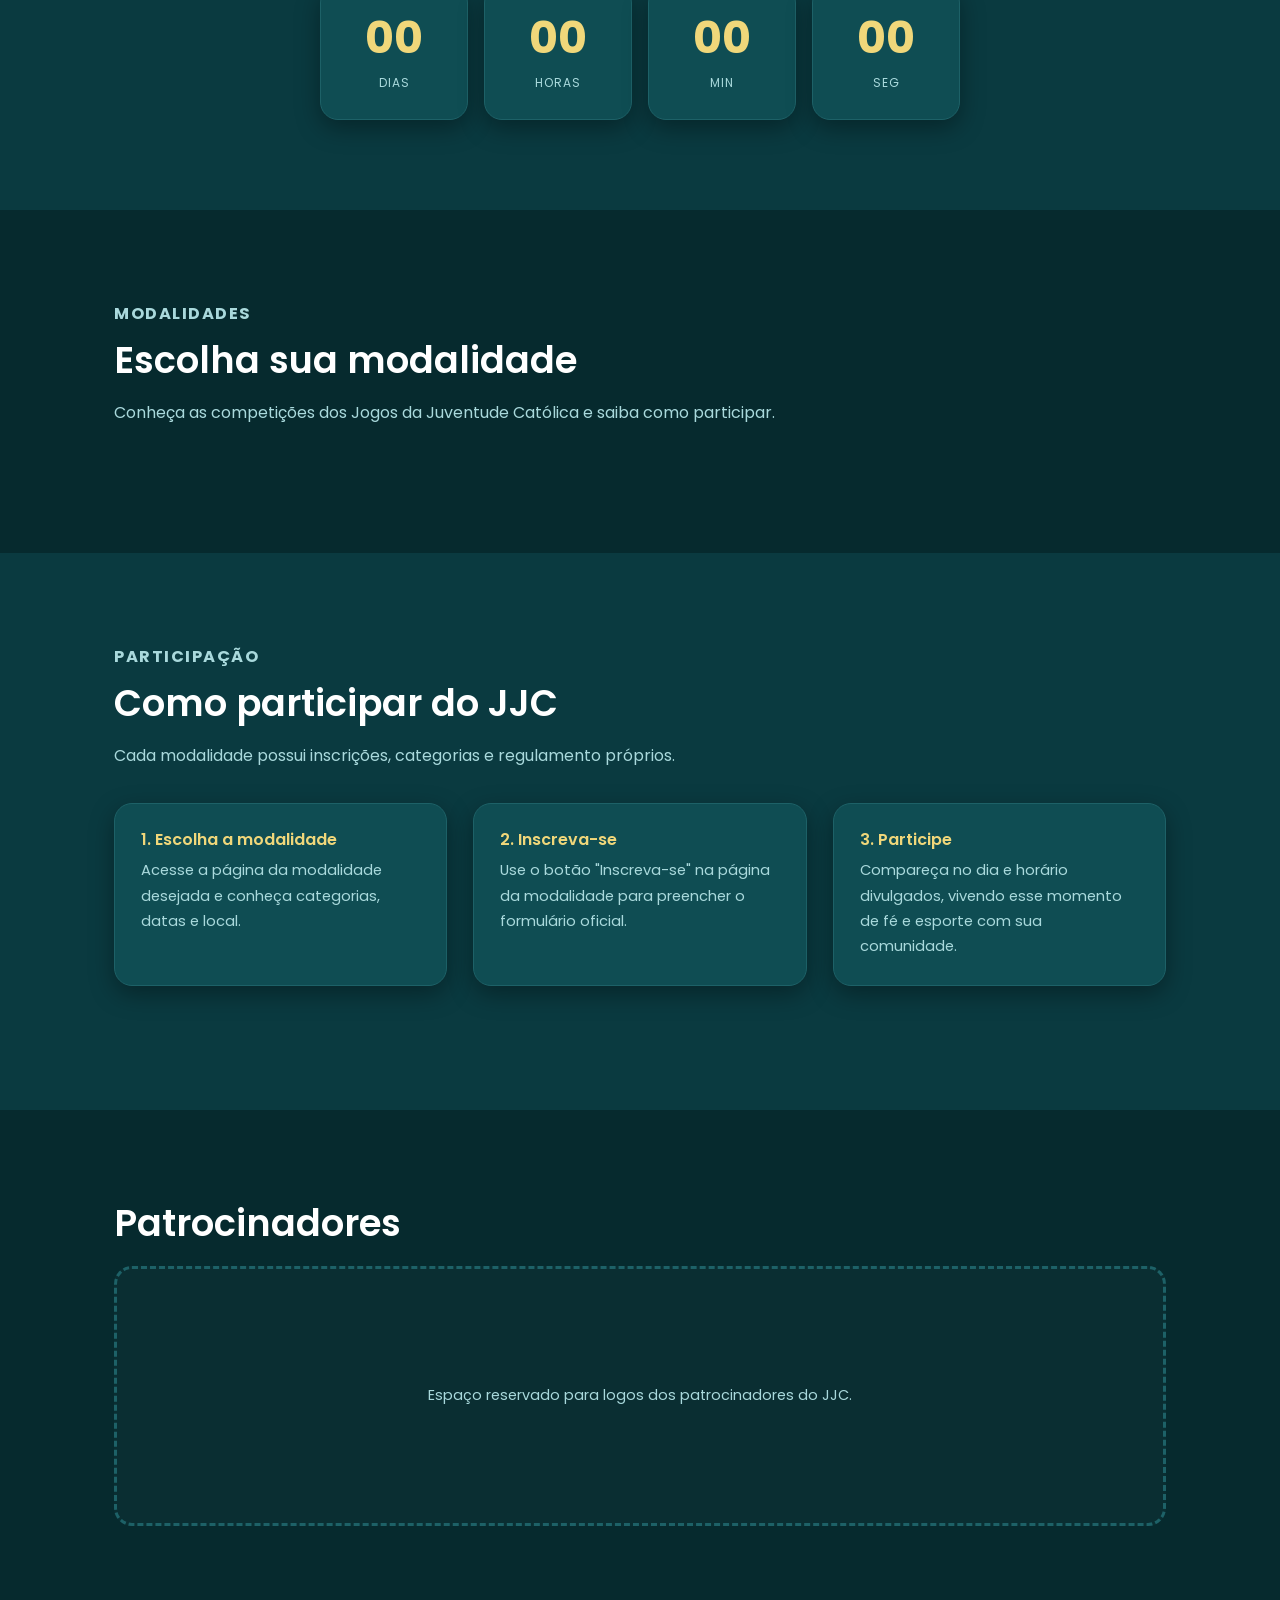
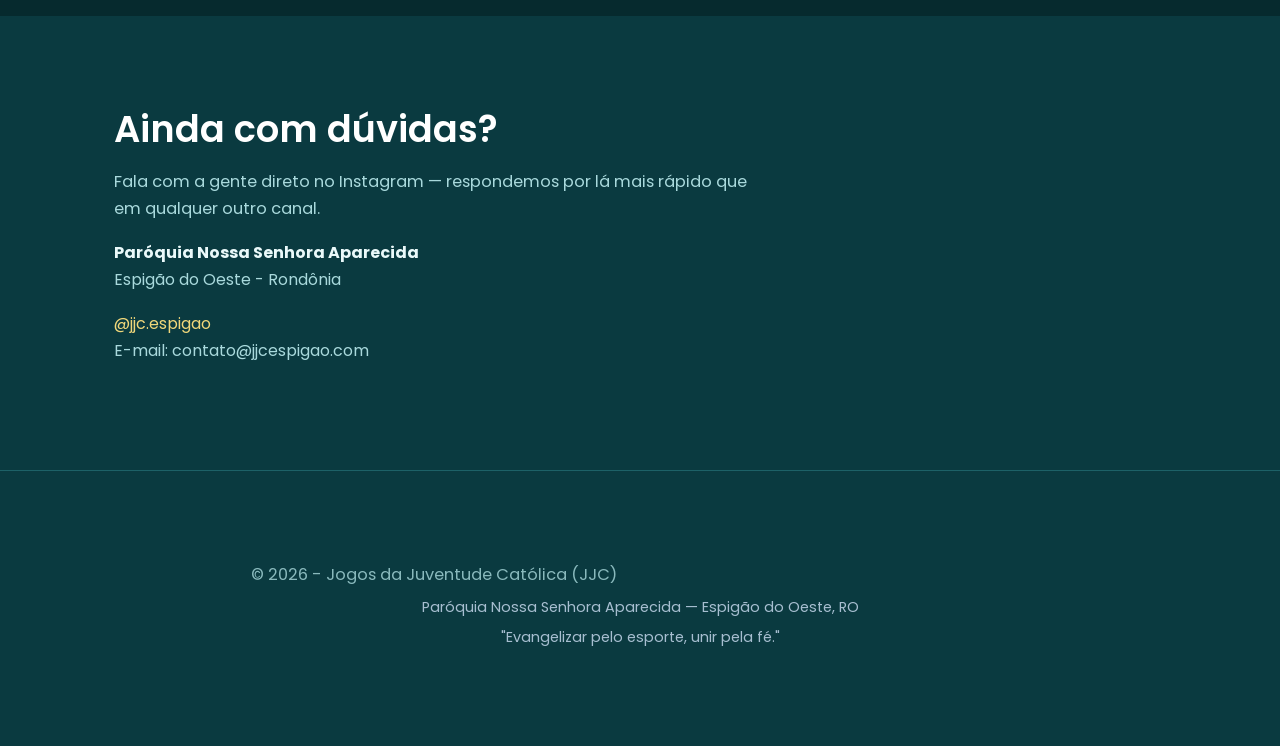
==== commit 0c15ad27: "correções basicas" ====
--- a/index.html
+++ b/index.html
@@ -27,17 +27,16 @@
                 </button>
                 <ul class="jjc-nav-links" id="navLinks">
                     <li><a href="index.html">Início</a></li>
-                    <li><a href="futsal.html">Futsal</a></li>
-                    <li><a href="volei.html">Vôlei</a></li>
-                    <li><a href="queimada.html">Queimada</a></li>
+                    <li><a href="html/futsal.html">Futsal</a></li>
+                    <li><a href="html/volei.html">Vôlei</a></li>
+                    <li><a href="html/queimada.html">Queimada</a></li>
                 </ul>
             </div>
         </nav>
 
         <!-- HERO -->
         <header class="cc-hero">
-            <div class="cc-hero-img"
-               style="background-image:url('../img/logo.jpeg')"></div>
+            <div class="cc-hero-img" style="background-image:url('../img/logo.jpeg')"></div>
             <div class="cc-wrap">
 
                 <p class="cc-tag">Paróquia Nossa Senhora Aparecida · Espigão do Oeste, RO</p>
@@ -45,11 +44,12 @@
                 <h1>Jogos da Juventude Católica</h1>
 
                 <p class="cc-versiculo">
-                    Evangelizar pelo esporte, unir pela fé.
+                    Evangelizar pelo esporte, unir pela fé
                 </p>
+                <p class="cc-versiculo">Dias 20 a 22 de Novembro</p>
 
                 <p>
-                    Futsal · Vôlei · Corrida de Rua · Queimada
+                    Futsal · Vôlei · Queimada
                 </p>
 
                 <div class="cc-hero-actions">
@@ -59,7 +59,7 @@
 
             </div>
         </header>
-        
+
 
         <main>
 
@@ -91,7 +91,7 @@
                     <p class="cc-eyebrow">Falta pouco</p>
                     <h2>Contagem Regressiva</h2>
 
-                    <div id="contador" data-contador data-alvo="2026-11-22T06:00:00-04:00">
+                    <div id="contador" data-contador data-alvo="2026-11-20T06:00:00-04:00">
                         <div class="contador-item">
                             <h3 data-cd-dias>00</h3>
                             <span>dias</span>
@@ -199,7 +199,7 @@
     </div>
 
     <script src="js/data.js"></script>
-<script src="js/script.js"></script>
+    <script src="js/script.js"></script>
 </body>
 
-</html>
+</html>
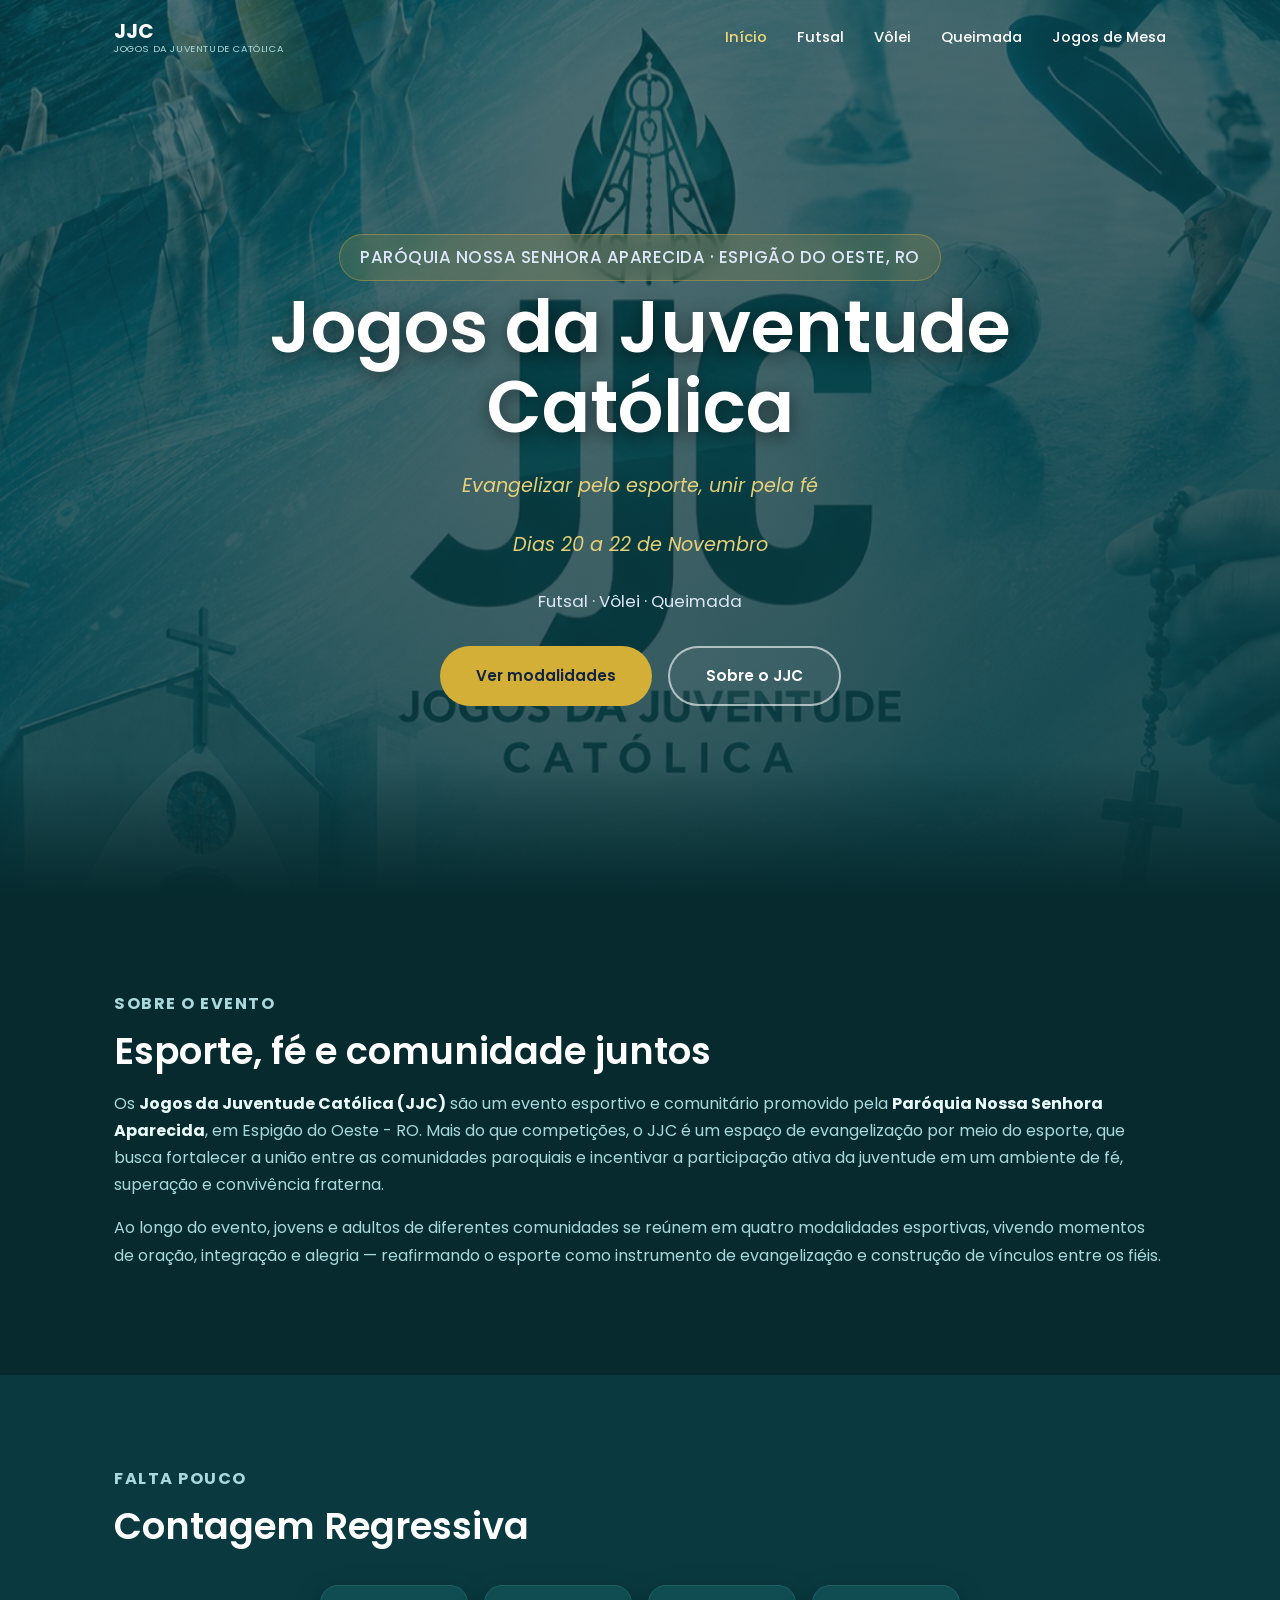
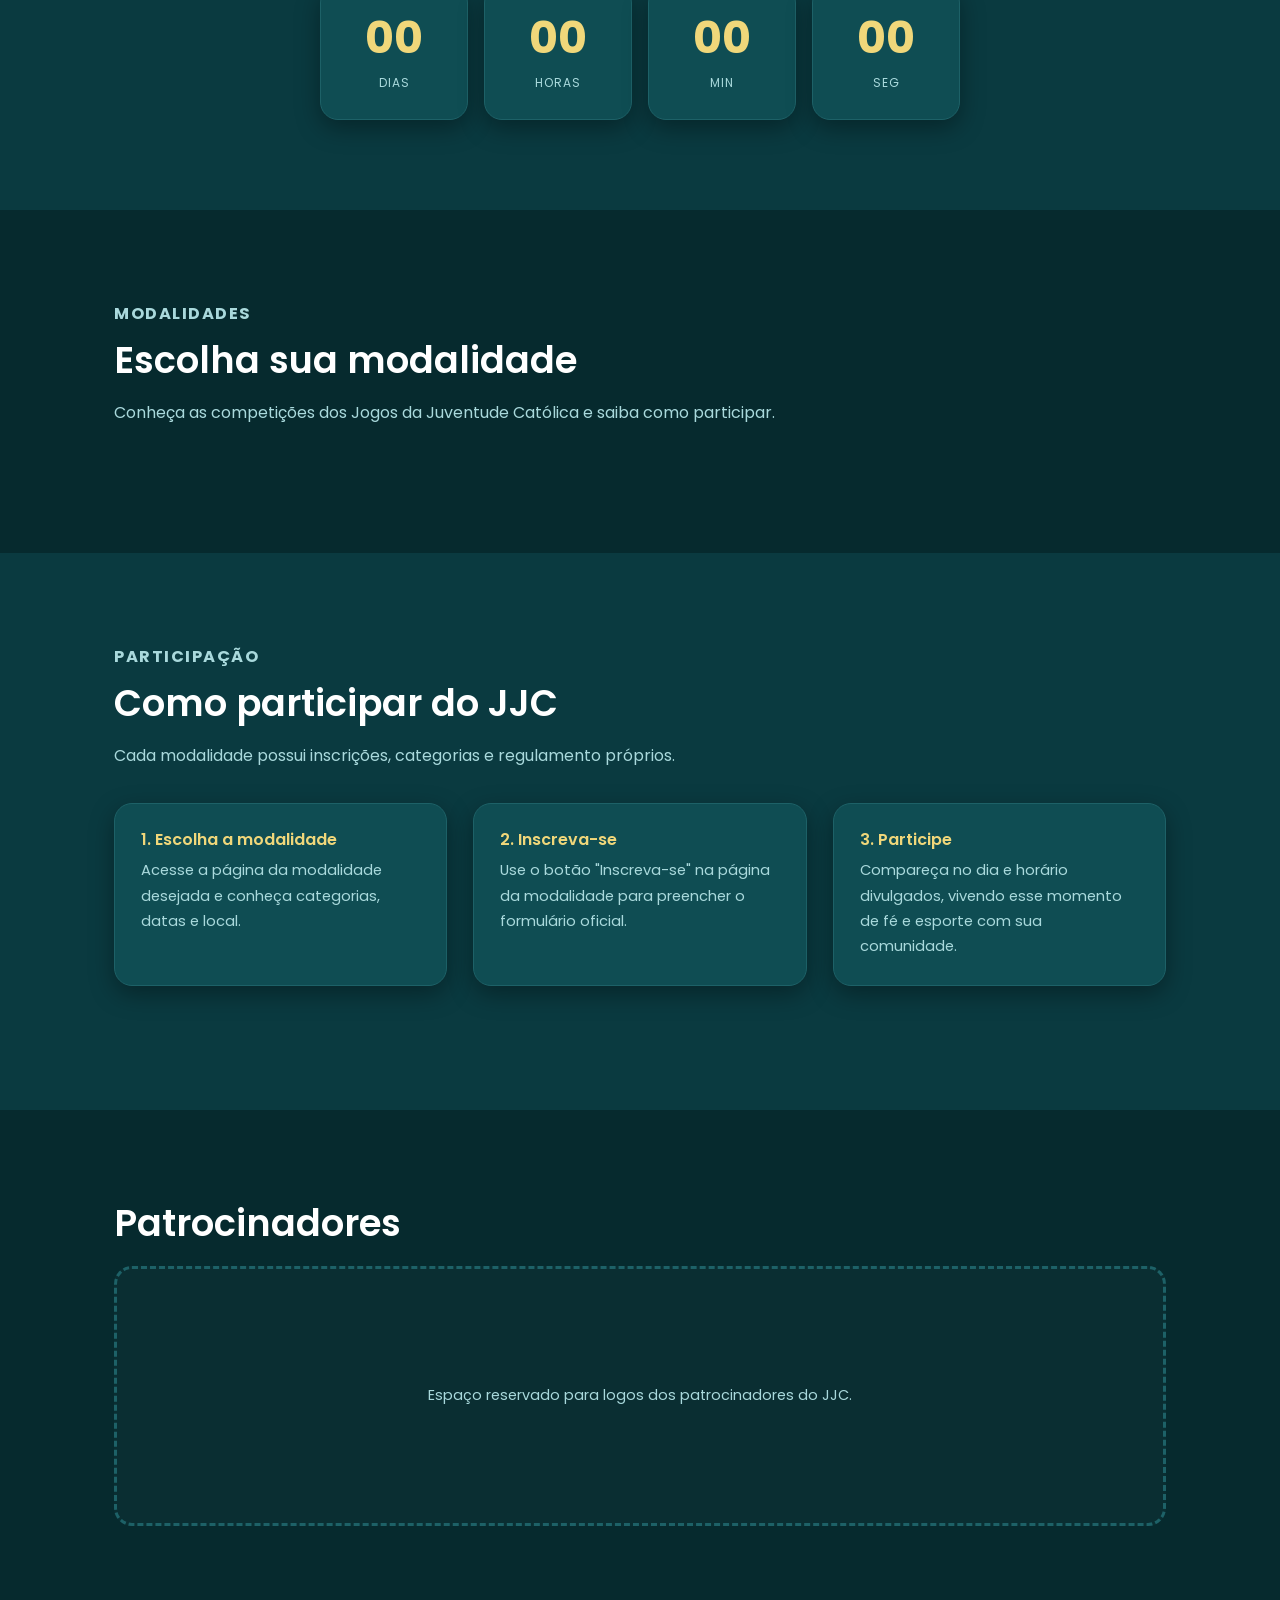
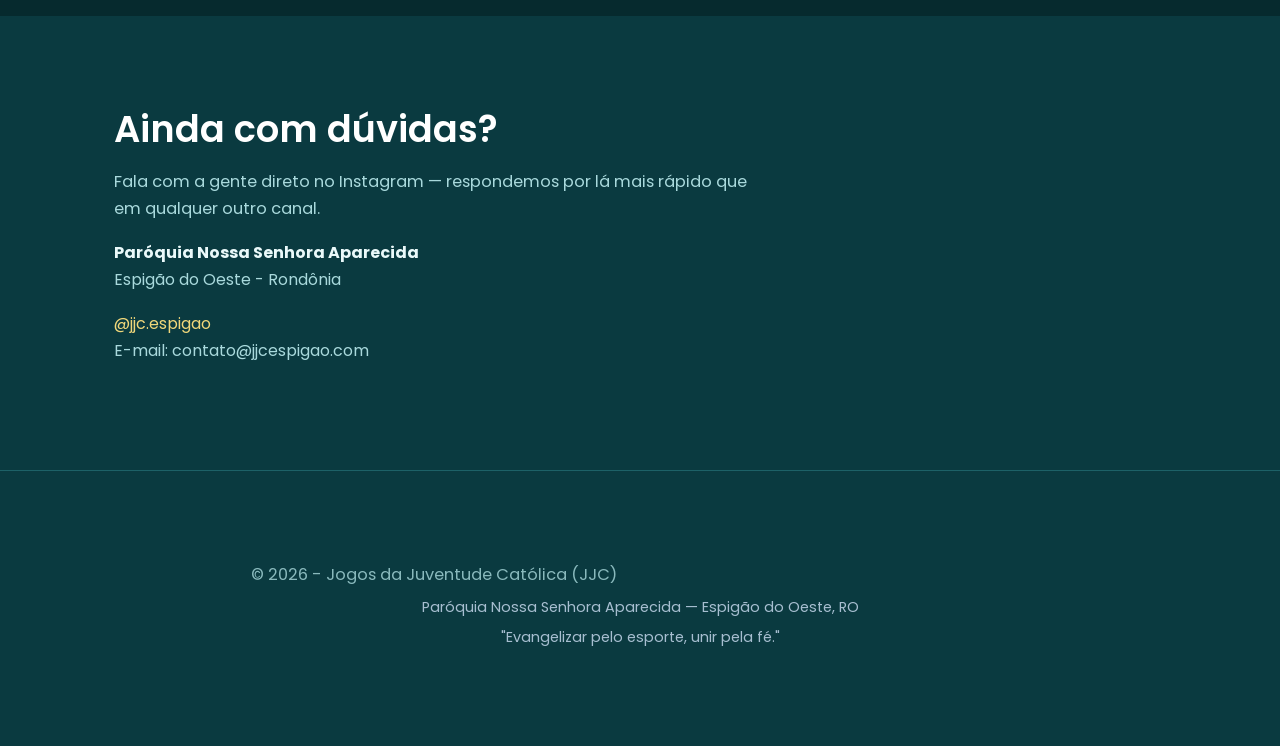
==== commit 56d32cb0: "jogos de mesa" ====
--- a/index.html
+++ b/index.html
@@ -30,13 +30,14 @@
                     <li><a href="html/futsal.html">Futsal</a></li>
                     <li><a href="html/volei.html">Vôlei</a></li>
                     <li><a href="html/queimada.html">Queimada</a></li>
+                    <li><a href="mesa.html">Jogos de Mesa</a></li>
                 </ul>
             </div>
         </nav>
 
         <!-- HERO -->
         <header class="cc-hero">
-            <div class="cc-hero-img" style="background-image:url('../img/logo.jpeg')"></div>
+            <div class="cc-hero-img" style="background-image:url('img/logo.jpeg')"></div>
             <div class="cc-wrap">
 
                 <p class="cc-tag">Paróquia Nossa Senhora Aparecida · Espigão do Oeste, RO</p>
@@ -198,6 +199,7 @@
 
     </div>
 
+    
     <script src="js/data.js"></script>
     <script src="js/script.js"></script>
 </body>
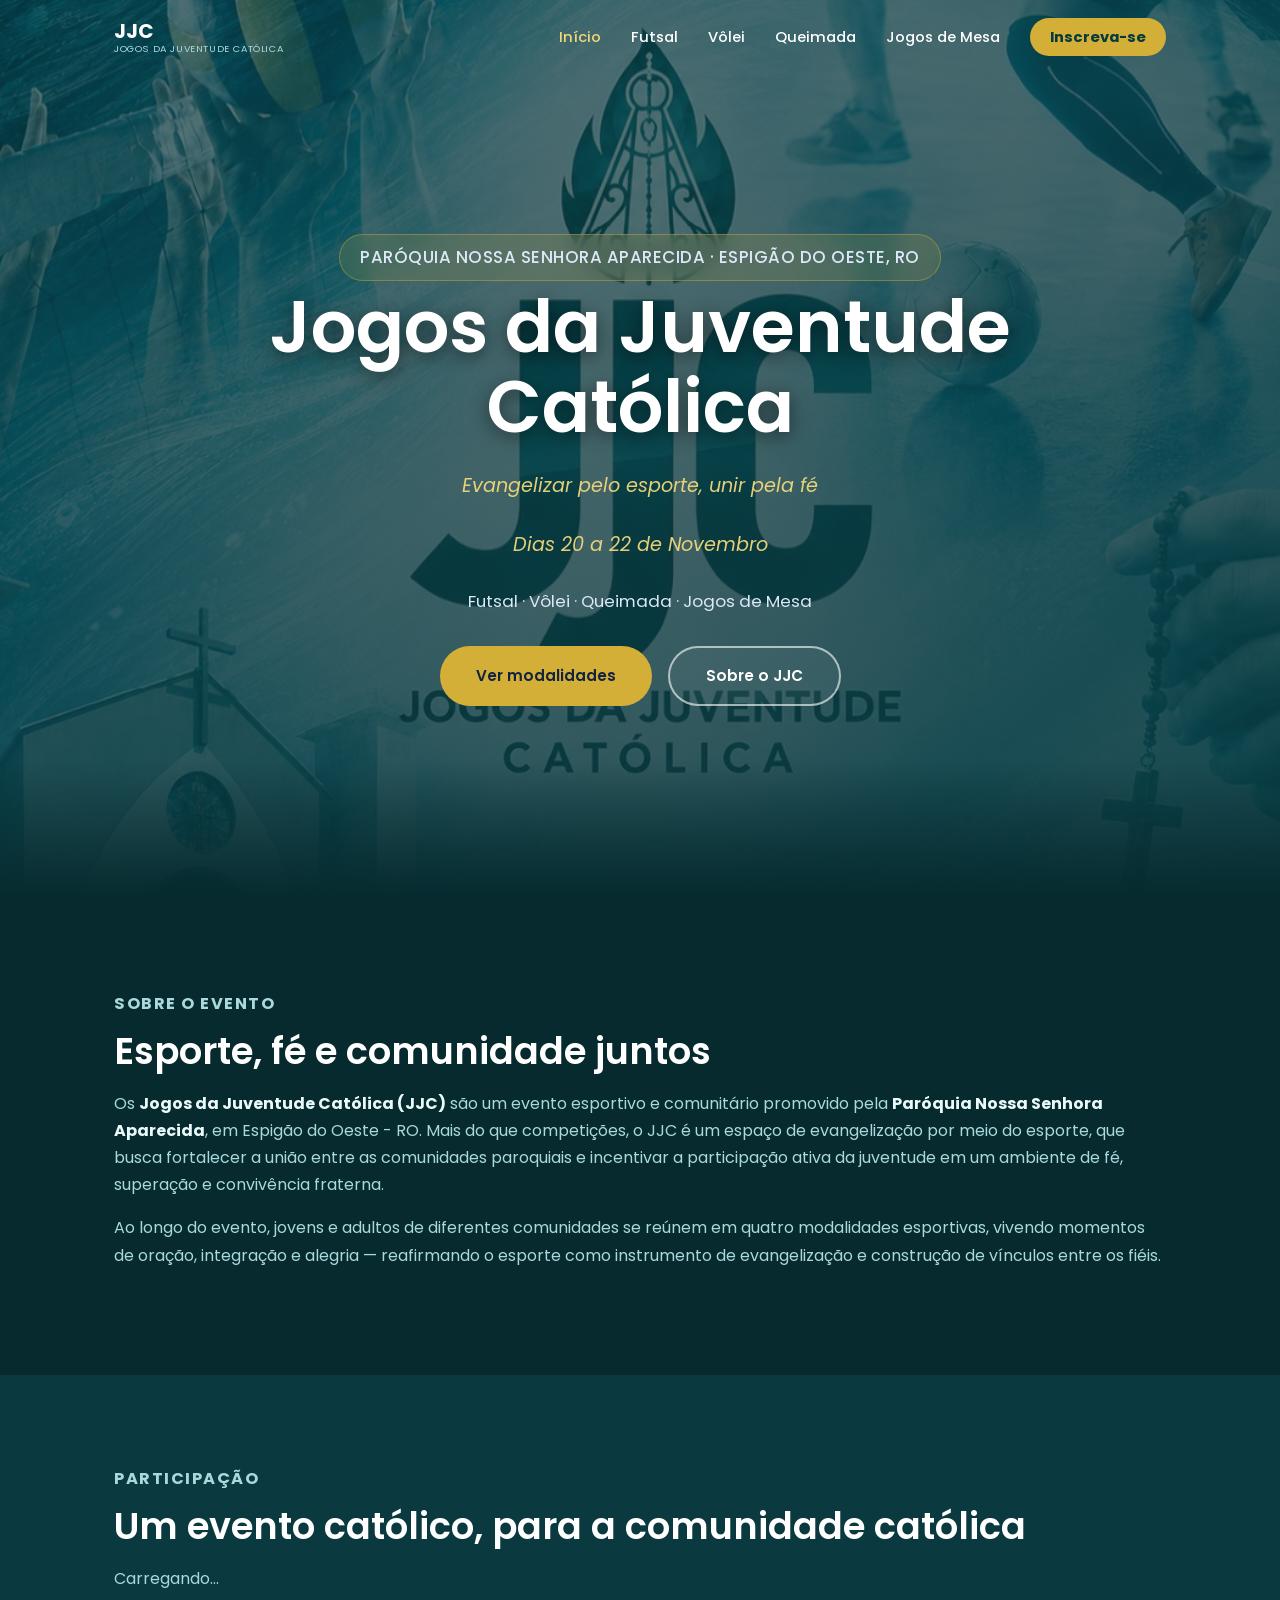
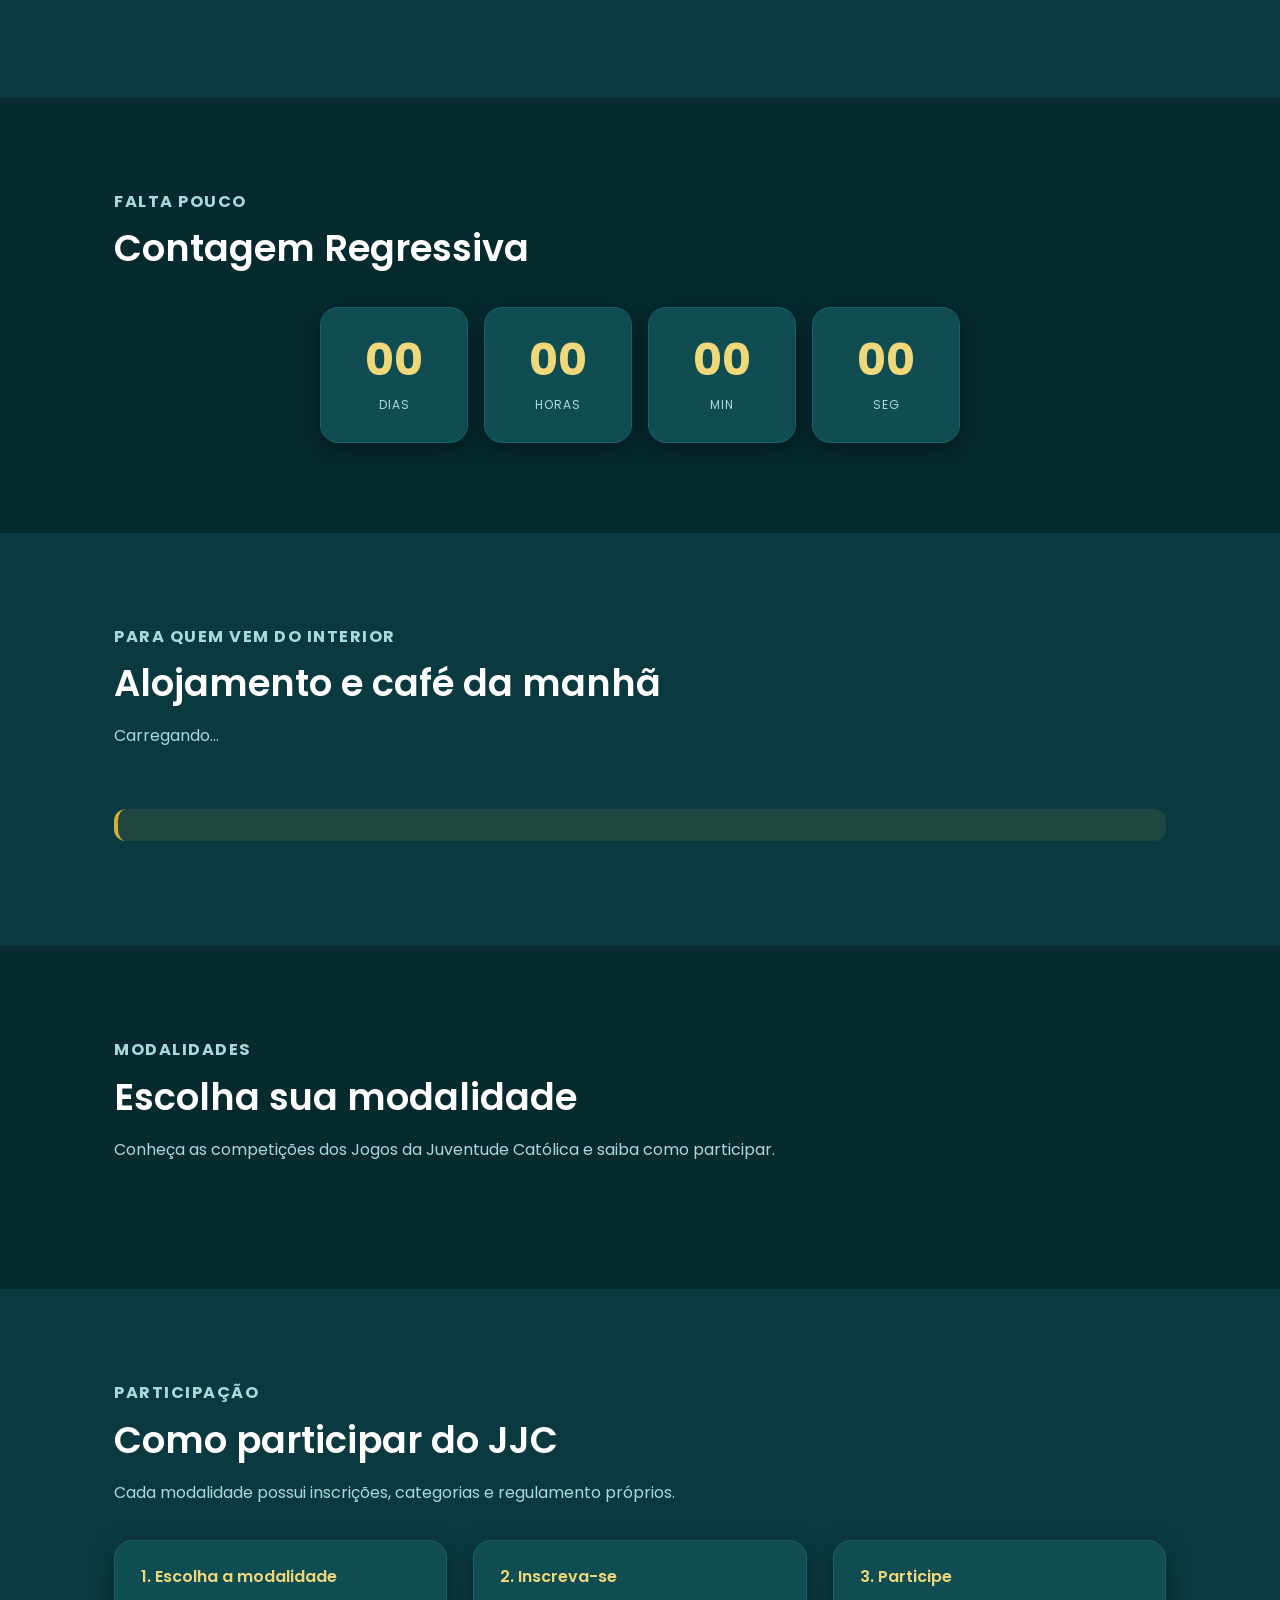
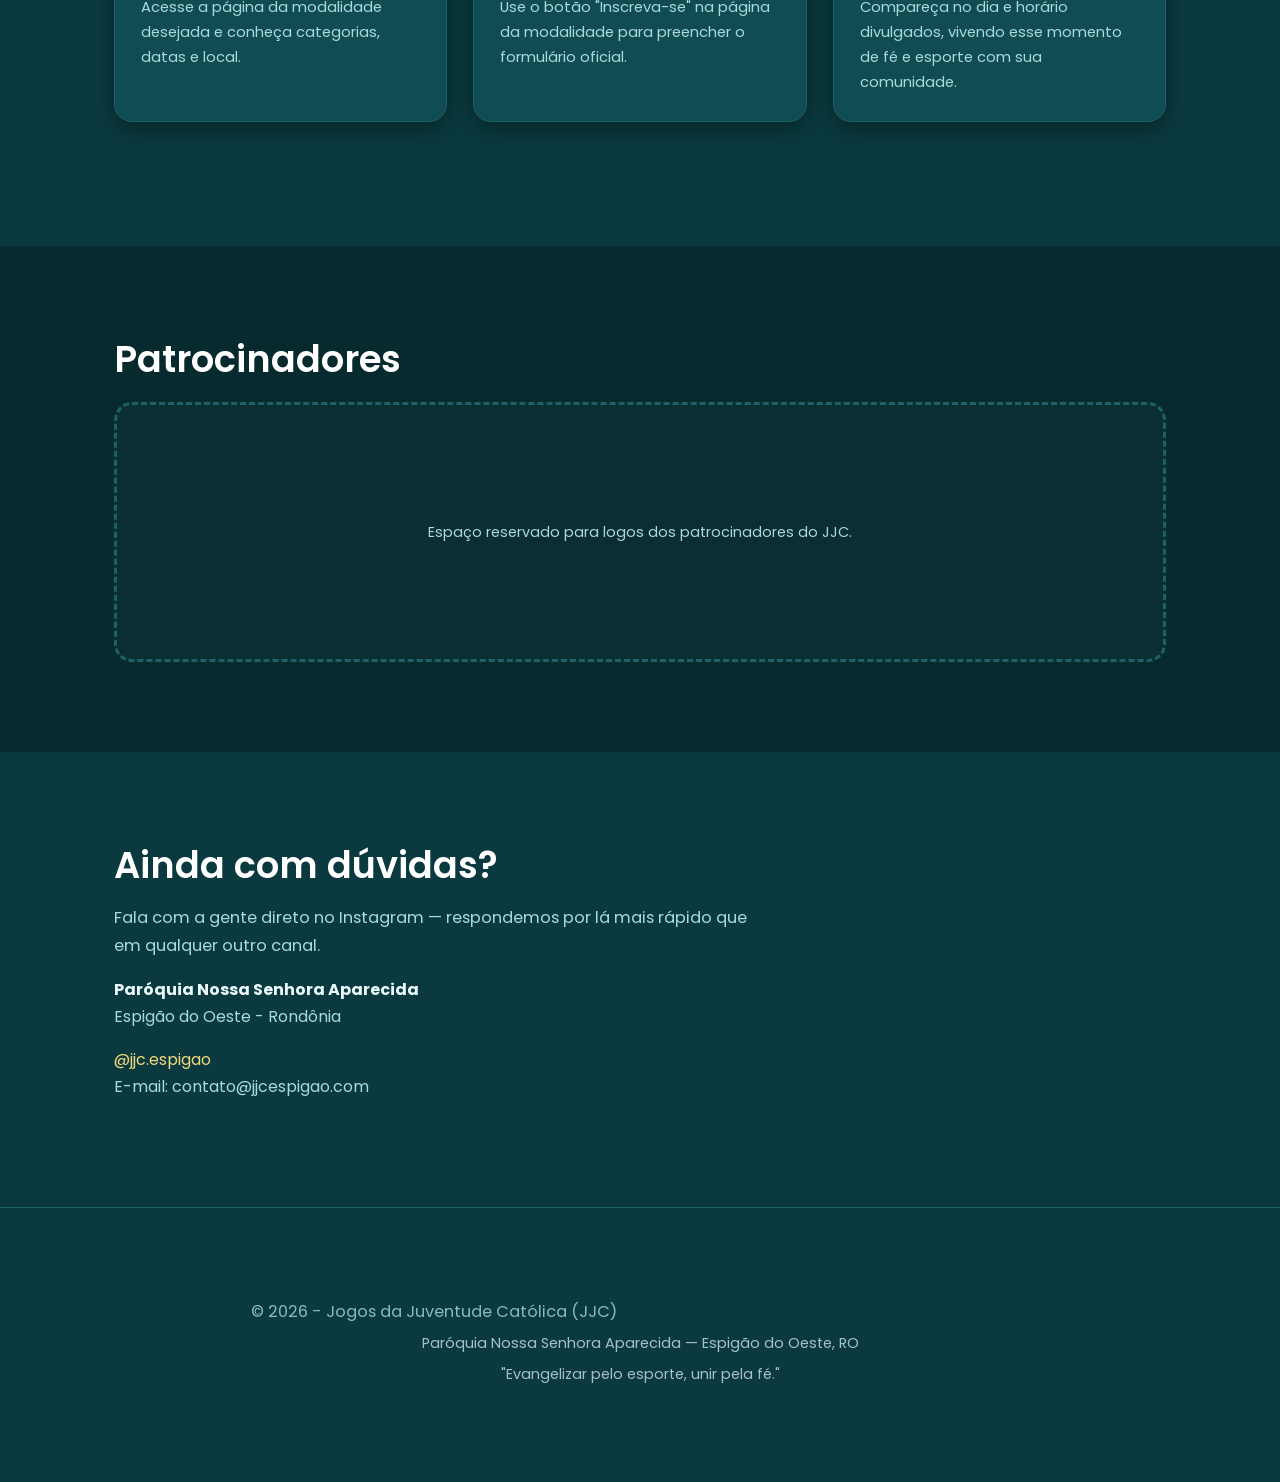
==== commit 840c0816: "Jogos de mesa e inscrição" ====
--- a/index.html
+++ b/index.html
@@ -6,7 +6,7 @@
     <meta name="viewport" content="width=device-width, initial-scale=1.0">
     <title>Jogos da Juventude Católica (JJC) · Paróquia Nossa Senhora Aparecida</title>
     <meta name="description"
-        content="Jogos da Juventude Católica (JJC) — evento esportivo e comunitário da Paróquia Nossa Senhora Aparecida em Espigão do Oeste, RO. Futsal, Vôlei, Corrida de Rua e Queimada.">
+        content="Jogos da Juventude Católica (JJC) — evento esportivo católico da Paróquia Nossa Senhora Aparecida em Espigão do Oeste, RO. Futsal, Vôlei, Queimada e Jogos de Mesa.">
 
     <link rel="stylesheet" href="css/style.css">
     <link rel="preconnect" href="https://fonts.googleapis.com">
@@ -30,7 +30,8 @@
                     <li><a href="html/futsal.html">Futsal</a></li>
                     <li><a href="html/volei.html">Vôlei</a></li>
                     <li><a href="html/queimada.html">Queimada</a></li>
-                    <li><a href="mesa.html">Jogos de Mesa</a></li>
+                    <li><a href="html/mesa.html">Jogos de Mesa</a></li>
+                    <li><a href="inscricao.html" class="jjc-nav-cta">Inscreva-se</a></li>
                 </ul>
             </div>
         </nav>
@@ -50,7 +51,7 @@
                 <p class="cc-versiculo">Dias 20 a 22 de Novembro</p>
 
                 <p>
-                    Futsal · Vôlei · Queimada
+                    Futsal · Vôlei · Queimada · Jogos de Mesa
                 </p>
 
                 <div class="cc-hero-actions">
@@ -87,6 +88,16 @@
 
                 </div>
             </section>
+
+            <!-- IDENTIDADE DO EVENTO -->
+            <section class="cc-section" data-identidade>
+                <div class="cc-wrap">
+                    <p class="cc-eyebrow">Participação</p>
+                    <h2 data-identidade-titulo>Um evento católico, para a comunidade católica</h2>
+                    <p data-identidade-texto>Carregando...</p>
+                </div>
+            </section>
+
             <section class="cc-section">
                 <div class="cc-wrap">
                     <p class="cc-eyebrow">Falta pouco</p>
@@ -110,6 +121,19 @@
                             <span>seg</span>
                         </div>
                     </div>
+                </div>
+            </section>
+
+            <!-- ALOJAMENTO E CAFÉ DA MANHÃ -->
+            <section class="cc-section" data-alojamento>
+                <div class="cc-wrap">
+                    <p class="cc-eyebrow">Para quem vem do interior</p>
+                    <h2 data-alojamento-titulo>Alojamento e café da manhã</h2>
+                    <p data-alojamento-texto>Carregando...</p>
+
+                    <div class="jjc-info-cards" data-alojamento-itens></div>
+
+                    <p class="cc-note" data-alojamento-obs></p>
                 </div>
             </section>
 
--- a/css/style.css
+++ b/css/style.css
@@ -750,6 +750,20 @@
 .jjc-nav-links a.active,
 .jjc-nav-links a:hover{
     color:var(--secondary-light);
+}
+
+/* Botão de destaque "Inscreva-se" dentro do menu */
+.jjc-nav-links a.jjc-nav-cta{
+    background:var(--secondary);
+    color:var(--primary-dark);
+    padding:9px 20px;
+    border-radius:50px;
+    font-weight:700;
+}
+
+.jjc-nav-links a.jjc-nav-cta:hover{
+    background:var(--secondary-light);
+    color:var(--primary-dark);
 }
 
 .jjc-nav-toggle{
@@ -1195,3 +1209,187 @@
     }
 
 }
+
+
+/* ==================================================================
+   FORMULÁRIO DE INSCRIÇÃO (inscricao.html)
+   ================================================================== */
+
+.jjc-form{
+    display:flex;
+    flex-direction:column;
+    gap:28px;
+    margin-top:34px;
+}
+
+.jjc-form fieldset{
+    border:1px solid var(--border);
+    border-radius:var(--radius);
+    padding:26px;
+    background:var(--surface);
+}
+
+.jjc-form legend{
+    padding:0 10px;
+    font-weight:700;
+    color:var(--secondary-light);
+    font-size:.95rem;
+    text-transform:uppercase;
+    letter-spacing:.4px;
+}
+
+.jjc-form-grid{
+    display:grid;
+    grid-template-columns:repeat(auto-fit,minmax(220px,1fr));
+    gap:18px;
+}
+
+.jjc-form-field{
+    display:flex;
+    flex-direction:column;
+    gap:6px;
+}
+
+.jjc-form-field label{
+    font-size:.85rem;
+    font-weight:600;
+    color:var(--text);
+}
+
+.jjc-form-field .jjc-hint{
+    font-size:.78rem;
+    color:var(--text-muted);
+    font-weight:400;
+}
+
+.jjc-form input,
+.jjc-form select,
+.jjc-form textarea{
+    background:var(--bg-alt);
+    border:1px solid var(--border);
+    border-radius:var(--radius-sm);
+    padding:12px 14px;
+    color:var(--text);
+    font-family:inherit;
+    font-size:.95rem;
+    transition:var(--transition);
+}
+
+.jjc-form input:focus,
+.jjc-form select:focus,
+.jjc-form textarea:focus{
+    outline:none;
+    border-color:var(--secondary);
+}
+
+.jjc-form input::placeholder,
+.jjc-form textarea::placeholder{
+    color:var(--text-muted);
+}
+
+.jjc-checkbox-field{
+    display:flex;
+    align-items:flex-start;
+    gap:10px;
+}
+
+.jjc-checkbox-field input{
+    margin-top:4px;
+    width:auto;
+}
+
+.jjc-checkbox-field label{
+    font-size:.9rem;
+    color:var(--text-muted);
+    font-weight:400;
+}
+
+/* Lista de atletas adicionados dinamicamente */
+.jjc-atleta-card{
+    border:1px solid var(--border);
+    border-radius:var(--radius-sm);
+    padding:20px;
+    background:var(--bg-alt);
+    position:relative;
+    margin-bottom:16px;
+}
+
+.jjc-atleta-card h4{
+    margin:0 0 14px;
+    color:var(--secondary-light);
+    font-size:.9rem;
+}
+
+.jjc-atleta-remover{
+    position:absolute;
+    top:16px;
+    right:16px;
+    background:none;
+    border:none;
+    color:var(--text-muted);
+    cursor:pointer;
+    font-size:.85rem;
+    font-weight:600;
+}
+
+.jjc-atleta-remover:hover{
+    color:#e57373;
+}
+
+.jjc-btn-adicionar{
+    align-self:flex-start;
+    background:transparent;
+    border:1px dashed var(--secondary);
+    color:var(--secondary-light);
+    border-radius:50px;
+    padding:10px 22px;
+    font-weight:600;
+    font-size:.85rem;
+    cursor:pointer;
+    transition:var(--transition);
+}
+
+.jjc-btn-adicionar:hover{
+    background:var(--surface-hover);
+}
+
+.jjc-form-submit{
+    border:none;
+    cursor:pointer;
+    font-family:inherit;
+}
+
+.jjc-form-msg{
+    padding:16px 20px;
+    border-radius:var(--radius-sm);
+    font-size:.9rem;
+    font-weight:500;
+    display:none;
+}
+
+.jjc-form-msg.show{
+    display:block;
+}
+
+.jjc-form-msg.success{
+    background:rgba(76,175,80,.12);
+    border:1px solid rgba(76,175,80,.4);
+    color:#8fdc93;
+}
+
+.jjc-form-msg.error{
+    background:rgba(229,115,115,.12);
+    border:1px solid rgba(229,115,115,.4);
+    color:#f19a9a;
+}
+
+.jjc-form-msg.loading{
+    background:rgba(255,255,255,.06);
+    border:1px solid var(--border);
+    color:var(--text-muted);
+}
+
+.jjc-atleta-limite{
+    font-size:.82rem;
+    color:var(--text-muted);
+}
